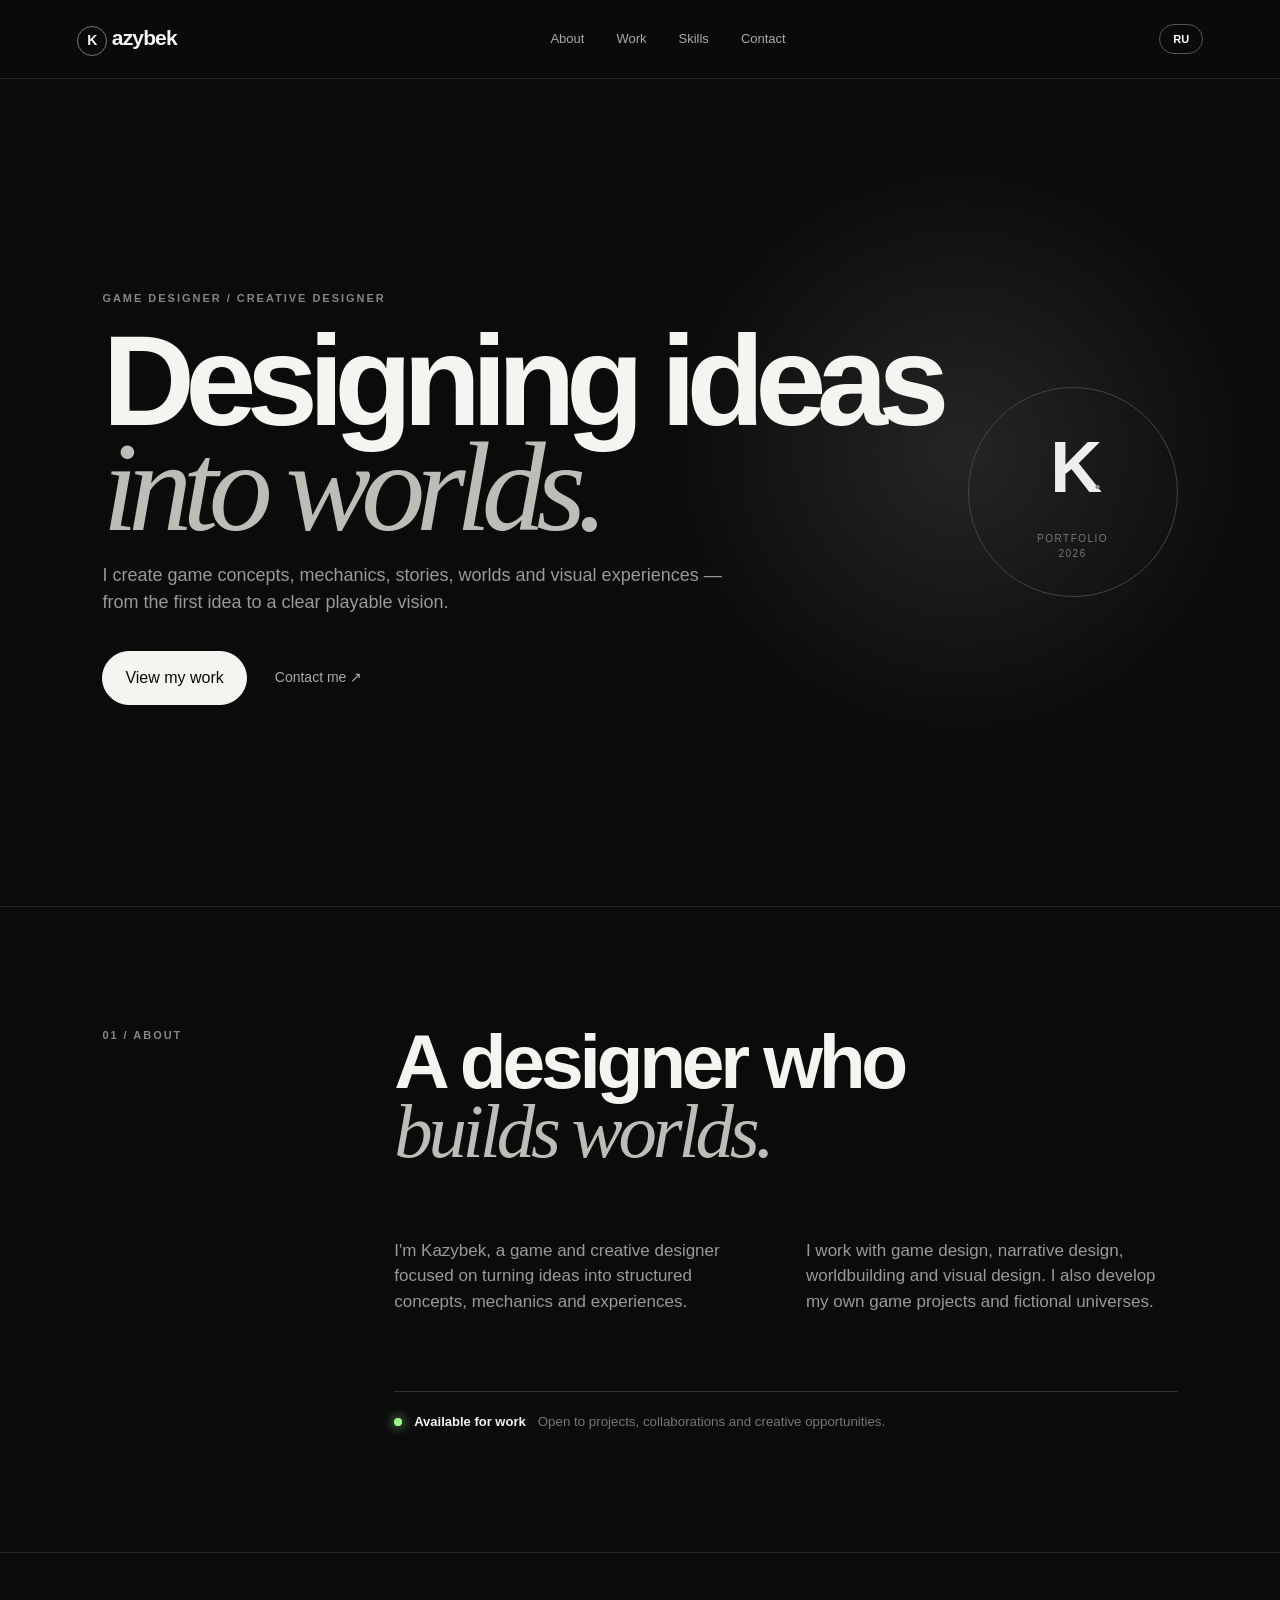
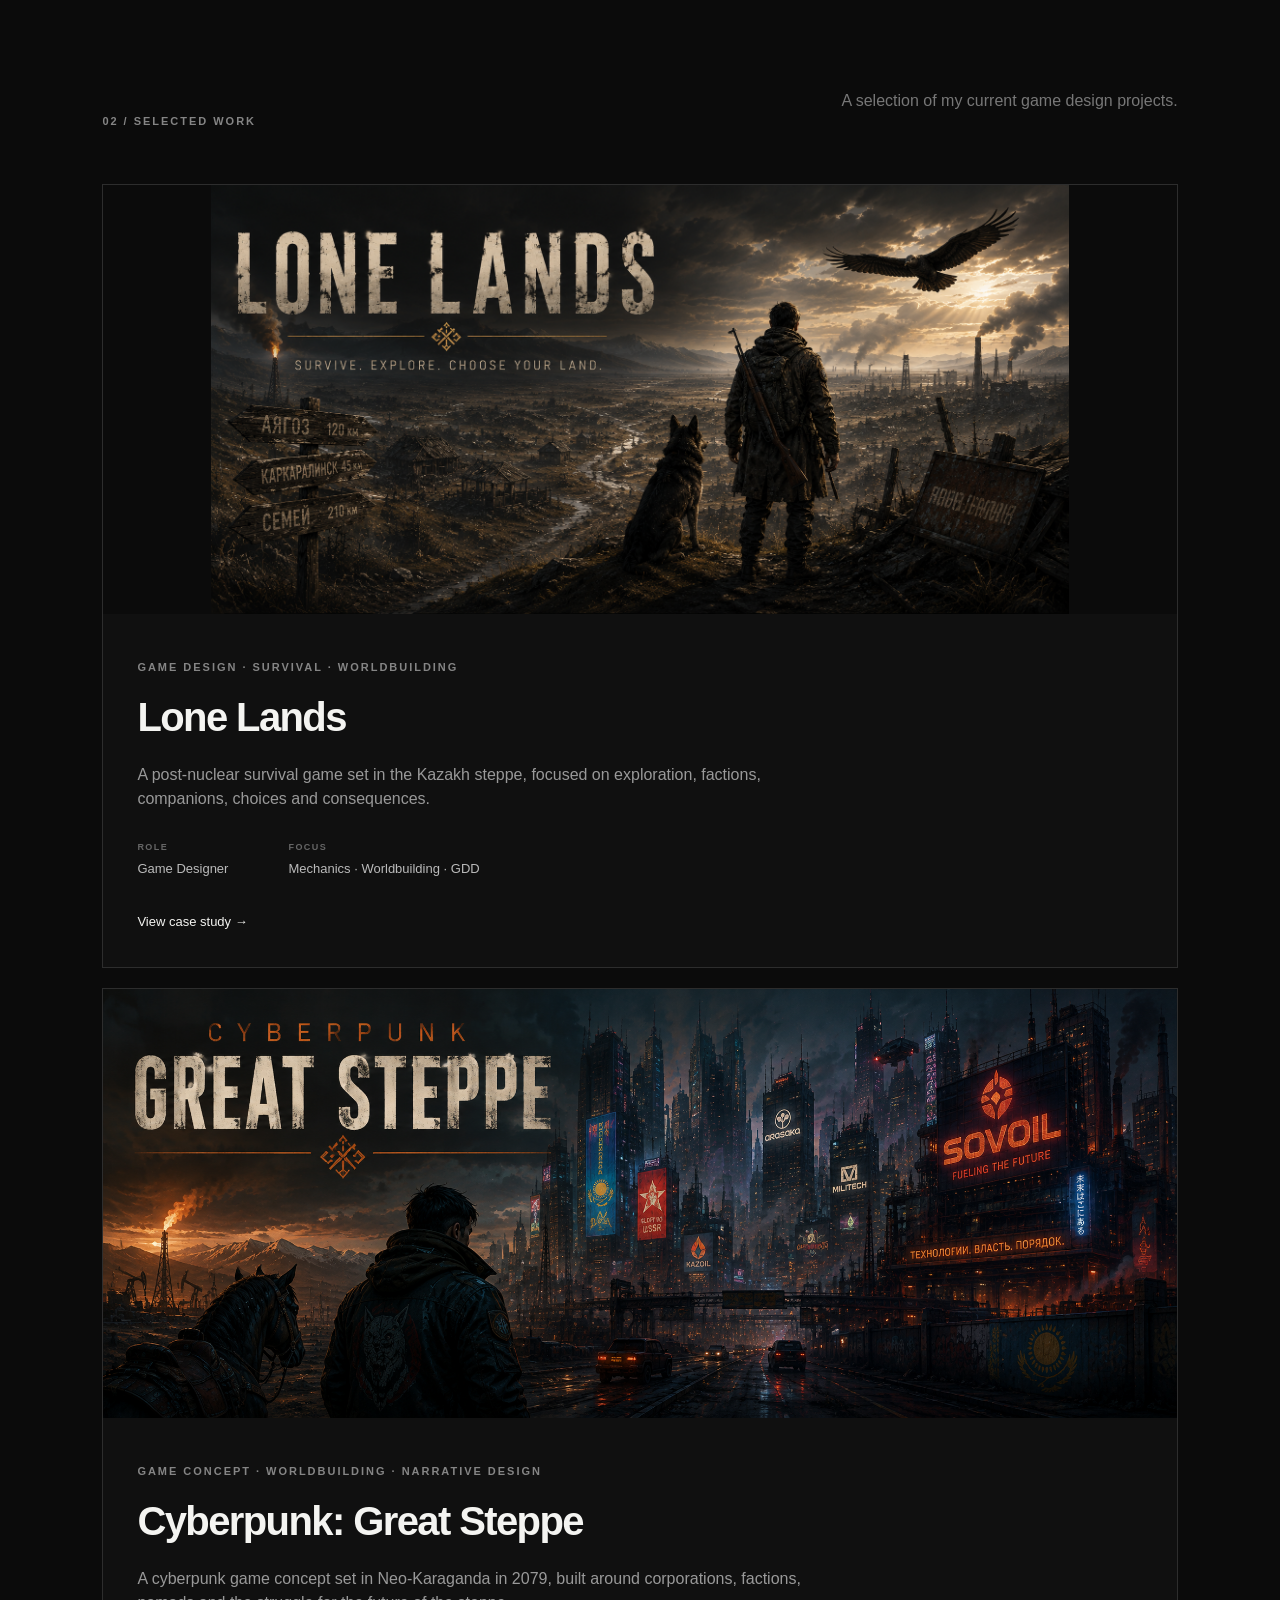
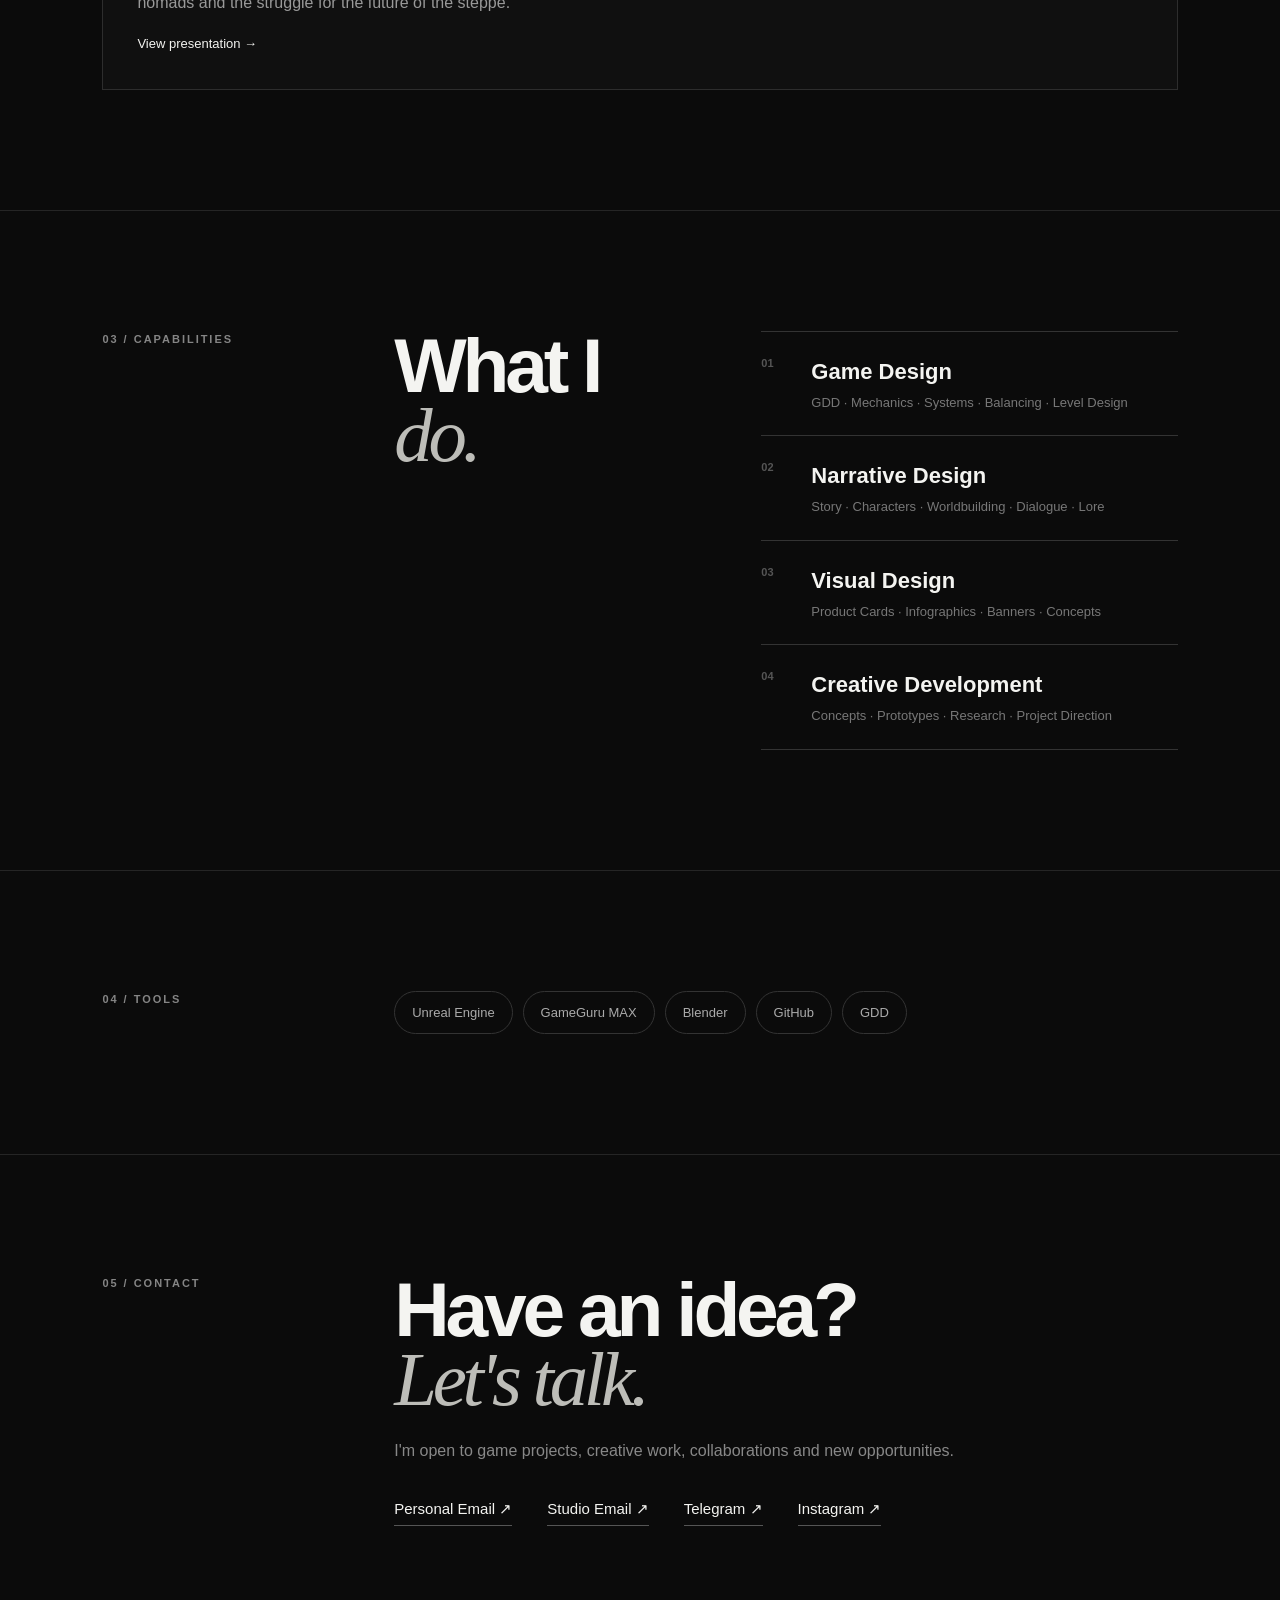
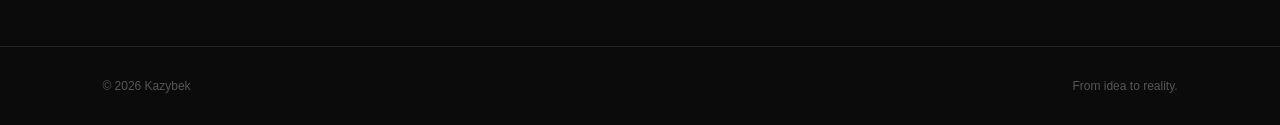
==== index.html @ 8b418e50 "Add files via upload" ====
<!DOCTYPE html>
<html lang="en">
<head>
<meta charset="UTF-8">
<meta name="viewport" content="width=device-width, initial-scale=1.0">
<meta name="description" content="Kazybek — Game Designer & Creative Designer portfolio.">
<title>Kazybek — Portfolio</title>
<link rel="stylesheet" href="style.css">
</head>
<body>
<header class="nav">
  <a class="brand" href="#home"><span>K</span>azybek</a>
  <nav>
    <a href="#about" data-i18n="nav_about">About</a>
    <a href="#work" data-i18n="nav_work">Work</a>
    <a href="#skills" data-i18n="nav_skills">Skills</a>
    <a href="#contact" data-i18n="nav_contact">Contact</a>
  </nav>
  <button id="langToggle" class="lang">RU</button>
</header>

<main>
<section id="home" class="hero">
  <div class="hero-copy">
    <p class="kicker">GAME DESIGNER / CREATIVE DESIGNER</p>
    <h1>Designing ideas<br><em>into worlds.</em></h1>
    <p class="hero-text" data-i18n="hero_text">I create game concepts, mechanics, stories, worlds and visual experiences — from the first idea to a clear playable vision.</p>
    <div class="hero-actions">
      <a class="btn light" href="#work" data-i18n="view_work">View my work</a>
      <a class="text-link" href="#contact" data-i18n="contact_me">Contact me ↗</a>
    </div>
  </div>
  <div class="hero-mark">
    <div class="orb">K<span>•</span></div>
    <p>PORTFOLIO<br>2026</p>
  </div>
</section>

<section id="about" class="section about">
  <div class="section-label">01 / <span data-i18n="about_label">ABOUT</span></div>
  <div>
    <h2 data-i18n="about_title">A designer who<br><em>builds worlds.</em></h2>
    <div class="about-grid">
      <p data-i18n="about_p1">I'm Kazybek, a game and creative designer focused on turning ideas into structured concepts, mechanics and experiences.</p>
      <p data-i18n="about_p2">I work with game design, narrative design, worldbuilding and visual design. I also develop my own game projects and fictional universes.</p>
    </div>
    <div class="availability"><span></span><strong data-i18n="available">Available for work</strong><small data-i18n="available_desc">Open to projects, collaborations and creative opportunities.</small></div>
  </div>
</section>


<section id="work" class="section work">
  <div class="section-top">
    <div class="section-label">02 / <span data-i18n="work_label">SELECTED WORK</span></div>
    <p data-i18n="work_intro">A selection of my current game design projects.</p>
  </div>

  <article class="case featured">
    <div class="case-visual steam-banner">
      <img src="lone-lands-banner.png" alt="Lone Lands banner">
    </div>
    <div class="case-content">
      <p class="tag">GAME DESIGN · SURVIVAL · WORLDBUILDING</p>
      <h3>Lone Lands</h3>
      <p data-i18n="lonelands_desc">A post-nuclear survival game set in the Kazakh steppe, focused on exploration, factions, companions, choices and consequences.</p>
      <div class="meta">
        <div><b data-i18n="role">ROLE</b><span>Game Designer</span></div>
        <div><b data-i18n="focus">FOCUS</b><span>Mechanics · Worldbuilding · GDD</span></div>
      </div>
      <a class="case-link" href="lone-lands.html" data-i18n="case_study">View case study →</a>
    </div>
  </article>

  <article class="case cyber-case">
    <div class="case-visual steam-banner">
      <img src="great-steppe-banner.png" alt="Cyberpunk: Great Steppe banner">
    </div>
    <div class="case-content">
      <p class="tag">GAME CONCEPT · WORLDBUILDING · NARRATIVE DESIGN</p>
      <h3>Cyberpunk: Great Steppe</h3>
      <p data-i18n="great_steppe_desc">A cyberpunk game concept set in Neo-Karaganda in 2079, built around corporations, factions, nomads and the struggle for the future of the steppe.</p>
      <a class="case-link" href="great-steppe.html" data-i18n="presentation">View presentation →</a>
    </div>
  </article>
</section>


<section id="skills" class="section skills-section">
  <div class="section-label">03 / <span data-i18n="skills_label">CAPABILITIES</span></div>
  <div class="skills-layout">
    <h2 data-i18n="skills_title">What I<br><em>do.</em></h2>
    <div class="skill-list">
      <div><b>01</b><h3>Game Design</h3><p>GDD · Mechanics · Systems · Balancing · Level Design</p></div>
      <div><b>02</b><h3>Narrative Design</h3><p>Story · Characters · Worldbuilding · Dialogue · Lore</p></div>
      <div><b>03</b><h3>Visual Design</h3><p>Product Cards · Infographics · Banners · Concepts</p></div>
      <div><b>04</b><h3>Creative Development</h3><p>Concepts · Prototypes · Research · Project Direction</p></div>
    </div>
  </div>
</section>

<section class="section tools">
  <div class="section-label">04 / <span data-i18n="tools_label">TOOLS</span></div>
  <div class="tool-row"><span>Unreal Engine</span><span>GameGuru MAX</span><span>Blender</span><span>GitHub</span><span>GDD</span></div>
</section>

<section id="contact" class="section contact">
  <div class="section-label">05 / CONTACT</div>
  <div>
    <h2 data-i18n="contact_title">Have an idea?<br><em>Let's talk.</em></h2>
    <p data-i18n="contact_text">I'm open to game projects, creative work, collaborations and new opportunities.</p>
    <div class="contact-links">
      <a href="mailto:kazybeke02@gmail.com"><span data-i18n="personal_email">Personal Email</span> ↗</a>
      <a href="mailto:diversitygamesstudios@gmail.com"><span data-i18n="studio_email">Studio Email</span> ↗</a>
      <a href="https://t.me/diversitygamesstudios" target="_blank" rel="noopener">Telegram ↗</a>
      <a href="https://www.instagram.com/diversitygamesstudios" target="_blank" rel="noopener">Instagram ↗</a>
    </div>
  </div>
</section>
</main>

<footer><span>© 2026 Kazybek</span><span data-i18n="footer">From idea to reality.</span></footer>
<script src="script.js"></script>
</body>
</html>
---- style.css ----
*{box-sizing:border-box}html{scroll-behavior:smooth}body{margin:0;background:#0b0b0b;color:#f4f4f1;font-family:Arial,Helvetica,sans-serif;line-height:1.5}a{color:inherit;text-decoration:none}.nav{position:sticky;top:0;z-index:20;display:flex;align-items:center;justify-content:space-between;padding:22px 6vw;background:rgba(11,11,11,.9);backdrop-filter:blur(18px);border-bottom:1px solid #262626}.brand{font-weight:800;letter-spacing:-.04em;font-size:21px}.brand span{display:inline-grid;place-items:center;width:30px;height:30px;margin-right:5px;border:1px solid #777;border-radius:50%;font-size:14px}.nav nav{display:flex;gap:32px;color:#aaa;font-size:13px}.nav nav a:hover{color:#fff}.lang{border:1px solid #555;background:transparent;color:#fff;border-radius:999px;padding:8px 13px;font-size:11px;font-weight:700;cursor:pointer}.hero{min-height:92vh;padding:110px 8vw;display:flex;justify-content:space-between;align-items:center;border-bottom:1px solid #252525;background:radial-gradient(circle at 75% 45%,#252525 0,transparent 28%)}.kicker,.section-label,.tag{font-size:11px;letter-spacing:.18em;color:#858585;font-weight:700}.hero h1{font-size:clamp(60px,10vw,145px);line-height:.82;letter-spacing:-.075em;margin:22px 0}.hero h1 em,.section h2 em{font-family:Georgia,serif;font-weight:400;color:#bdbdb8}.hero-text{max-width:620px;color:#999;font-size:18px}.hero-actions{display:flex;align-items:center;gap:28px;margin-top:35px}.btn{padding:14px 22px;border-radius:999px;border:1px solid #555}.btn.light{background:#f4f4f1;color:#0b0b0b;border-color:#f4f4f1}.text-link{color:#aaa;font-size:14px}.hero-mark{width:210px;height:210px;border:1px solid #444;border-radius:50%;display:flex;flex-direction:column;align-items:center;justify-content:center;color:#777;text-align:center;font-size:10px;letter-spacing:.15em}.orb{font-size:72px;font-weight:900;letter-spacing:-.1em;color:#eee}.orb span{font-size:15px;color:#888}.section{padding:120px 8vw;border-bottom:1px solid #252525}.about{display:grid;grid-template-columns:20% 1fr;gap:6vw}.section h2{font-size:clamp(45px,6vw,88px);line-height:.9;letter-spacing:-.055em;margin:0 0 55px}.about-grid{display:grid;grid-template-columns:1fr 1fr;gap:40px;color:#999;font-size:17px;max-width:900px}.availability{margin-top:60px;border-top:1px solid #333;padding-top:20px;display:grid;grid-template-columns:auto auto 1fr;gap:12px;align-items:center;max-width:900px}.availability span{width:8px;height:8px;background:#9dff8a;border-radius:50%;box-shadow:0 0 12px #9dff8a}.availability strong{font-size:13px}.availability small{color:#777}.section-top{display:flex;justify-content:space-between;gap:40px;align-items:end;margin-bottom:55px}.section-top p{max-width:430px;color:#777}.case{border:1px solid #2d2d2d;background:#101010}.case-grid{display:grid;grid-template-columns:1fr 1fr;gap:20px;margin-top:20px}.case-visual{min-height:390px;background:linear-gradient(135deg,#181818,#303030);padding:25px;display:flex;flex-direction:column;justify-content:flex-end}.case-visual span{font-size:12px;color:#888;margin-bottom:auto}.case-visual strong{font-size:clamp(38px,6vw,80px);line-height:.85;letter-spacing:-.06em}.case-visual small{margin-top:12px;color:#888;letter-spacing:.15em;font-size:10px}.visual-two{background:linear-gradient(135deg,#151515,#222)}.visual-three{background:linear-gradient(135deg,#222,#151515)}.case-content{padding:34px}.case-content h3{font-size:40px;letter-spacing:-.04em;margin:10px 0}.case-content p:not(.tag){color:#999;max-width:700px}.meta{display:flex;gap:60px;margin:30px 0}.meta div{display:flex;flex-direction:column}.meta b{font-size:9px;letter-spacing:.16em;color:#666}.meta span{font-size:13px;color:#bbb;margin-top:5px}.case-link{font-size:13px}.coming{margin-top:20px;border:1px dashed #333;padding:30px;color:#777;display:flex;gap:25px}.coming span{color:#555}.skills-section{display:grid;grid-template-columns:20% 1fr;gap:6vw}.skills-layout{display:grid;grid-template-columns:.8fr 1.2fr;gap:7vw}.skill-list{border-top:1px solid #333}.skill-list div{display:grid;grid-template-columns:35px 1fr;column-gap:15px;padding:23px 0;border-bottom:1px solid #333}.skill-list b{color:#555;font-size:11px}.skill-list h3{margin:0;font-size:22px}.skill-list p{grid-column:2;margin:5px 0 0;color:#777;font-size:13px}.tools{display:grid;grid-template-columns:20% 1fr;gap:6vw}.tool-row{display:flex;flex-wrap:wrap;gap:10px}.tool-row span{border:1px solid #333;border-radius:999px;padding:11px 17px;color:#aaa;font-size:13px}.contact{display:grid;grid-template-columns:20% 1fr;gap:6vw}.contact h2{margin-bottom:25px}.contact p{color:#888;max-width:600px}.contact-links{display:flex;gap:35px;margin-top:35px}.contact-links a{font-size:15px;border-bottom:1px solid #555;padding-bottom:4px}footer{display:flex;justify-content:space-between;padding:30px 8vw;color:#555;font-size:12px}@media(max-width:800px){.nav nav{display:none}.hero{padding:80px 6vw;display:block}.hero-mark{margin-top:70px}.section{padding:80px 6vw}.about,.skills-section,.tools,.contact{grid-template-columns:1fr}.about-grid,.skills-layout,.case-grid{grid-template-columns:1fr}.section-label{margin-bottom:30px}.section-top{display:block}.case-visual{min-height:270px}.meta{gap:25px;flex-wrap:wrap}.contact-links{flex-wrap:wrap}footer{padding:25px 6vw;display:block}.hero h1{font-size:18vw}}
.cyber-case{margin-top:20px}.cyber-visual{background:linear-gradient(135deg,#131313,#292929)}

.cyber-preview{position:relative;overflow:hidden;padding:0;min-height:390px}
.cyber-preview img{position:absolute;inset:0;width:100%;height:100%;object-fit:cover;display:block;filter:brightness(.68)}
.cyber-preview .preview-overlay{position:absolute;inset:0;padding:25px;display:flex;flex-direction:column;justify-content:space-between;background:linear-gradient(to top,rgba(0,0,0,.75),rgba(0,0,0,.08) 65%)}
.cyber-preview .preview-overlay span{font-size:12px;color:#ddd}
.cyber-preview .preview-overlay strong{display:block;font-size:clamp(38px,6vw,80px);line-height:.85;letter-spacing:-.06em}
.cyber-preview .preview-overlay small{display:block;margin-top:12px;color:#bbb;letter-spacing:.15em;font-size:10px}
@media(max-width:800px){.cyber-preview{min-height:270px}}

.lone-preview{position:relative;overflow:hidden;padding:0;min-height:500px}
.lone-preview img{position:absolute;inset:0;width:100%;height:100%;object-fit:cover;display:block;filter:brightness(.72)}
.lone-preview .preview-overlay{position:absolute;inset:0;padding:25px;display:flex;flex-direction:column;justify-content:space-between;background:linear-gradient(to top,rgba(0,0,0,.72),rgba(0,0,0,.03) 65%)}
.lone-preview .preview-overlay span{font-size:12px;color:#ddd}
.lone-preview .preview-overlay strong{display:block;font-size:clamp(45px,7vw,92px);line-height:.85;letter-spacing:-.06em}
.lone-preview .preview-overlay small{display:block;margin-top:12px;color:#ccc;letter-spacing:.15em;font-size:10px}
@media(max-width:800px){.lone-preview{min-height:300px}}

.lone-preview,.cyber-preview{aspect-ratio:2.5/1;min-height:0!important;background:#111}
.lone-preview img,.cyber-preview img{position:absolute;inset:0;width:100%;height:100%;object-fit:cover;object-position:center;filter:none}
@media(max-width:800px){.lone-preview,.cyber-preview{aspect-ratio:16/7;min-height:0!important}}

/* v11: full-width game-library banners without cropping */
.steam-banner{
  position:relative;
  width:100%;
  aspect-ratio: 1920 / 768;
  min-height:0 !important;
  padding:0 !important;
  overflow:hidden;
  background:#0b0b0b;
}
.steam-banner img{
  position:absolute;
  inset:0;
  width:100%;
  height:100%;
  object-fit:contain;
  object-position:center;
  display:block;
  filter:none !important;
}
.cyber-case{margin-top:20px}
@media(max-width:800px){
  .steam-banner{
    aspect-ratio:1920 / 768;
    min-height:0 !important;
  }
}
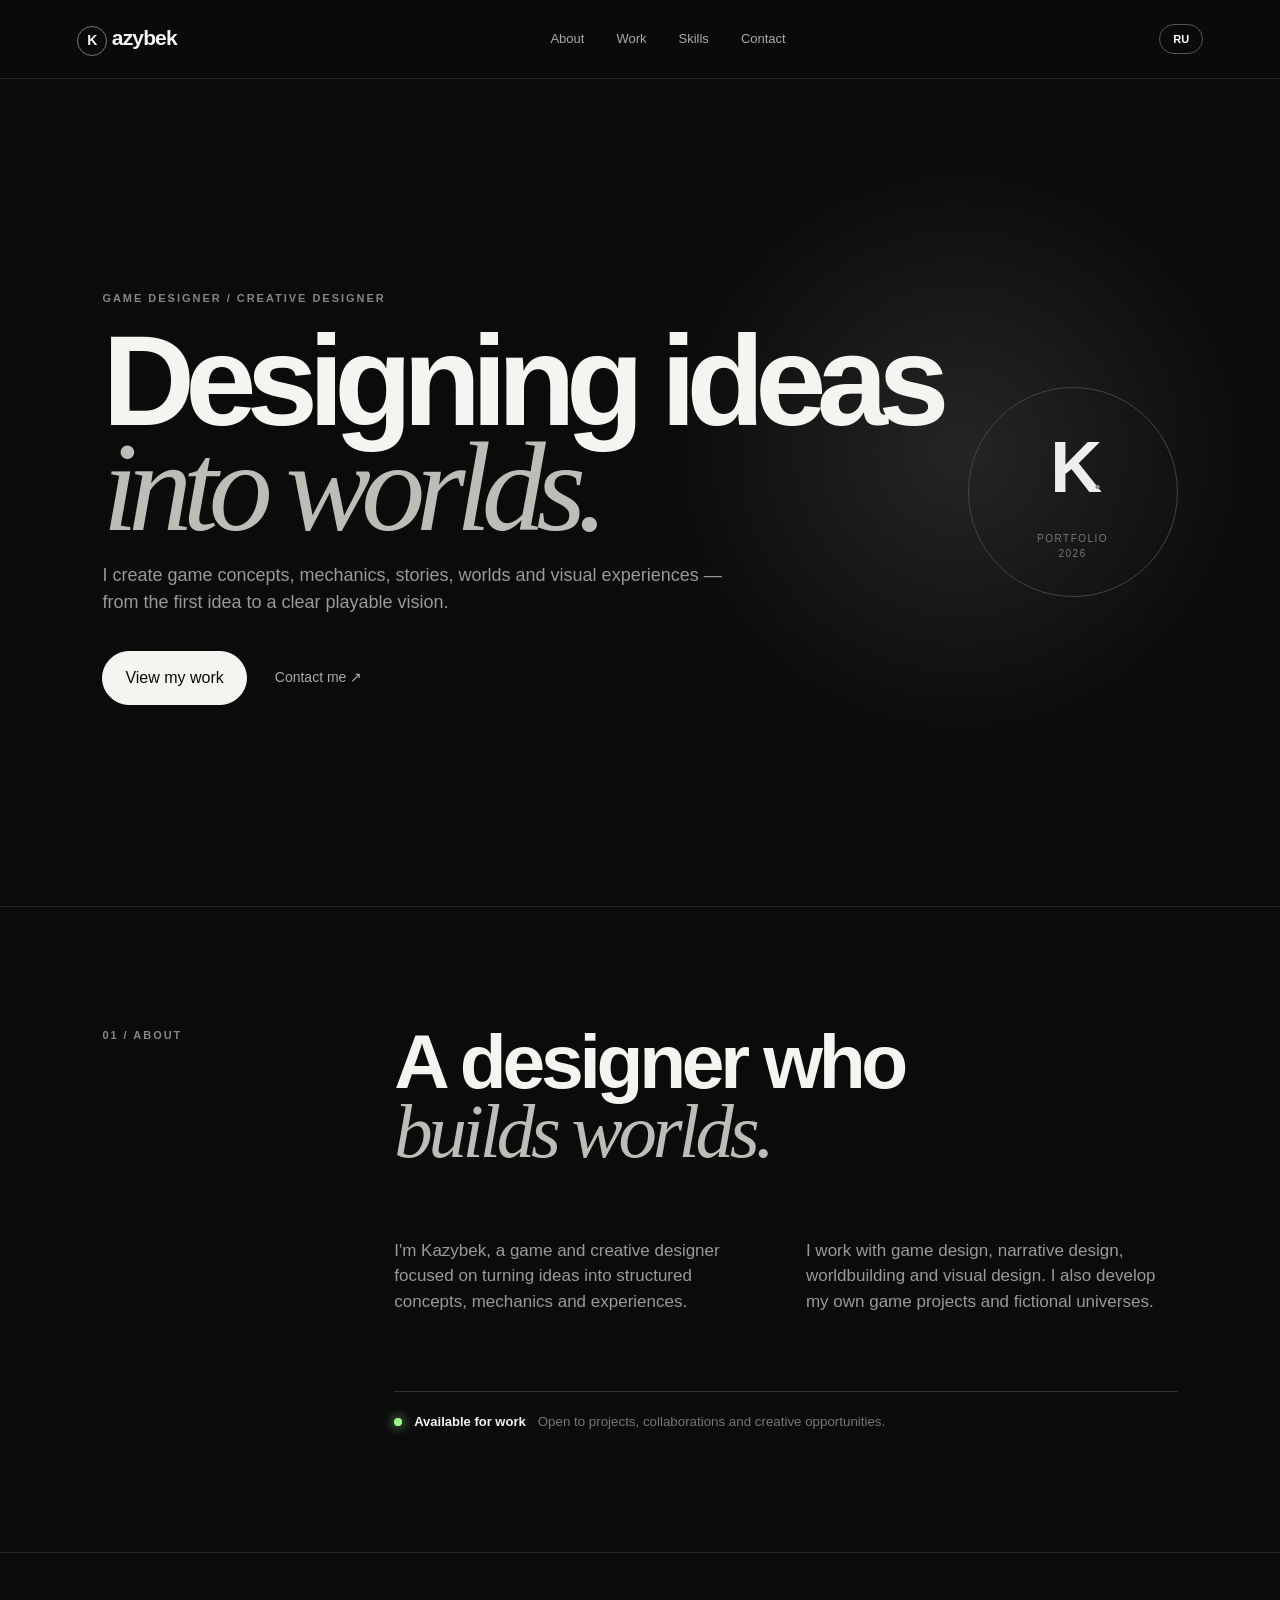
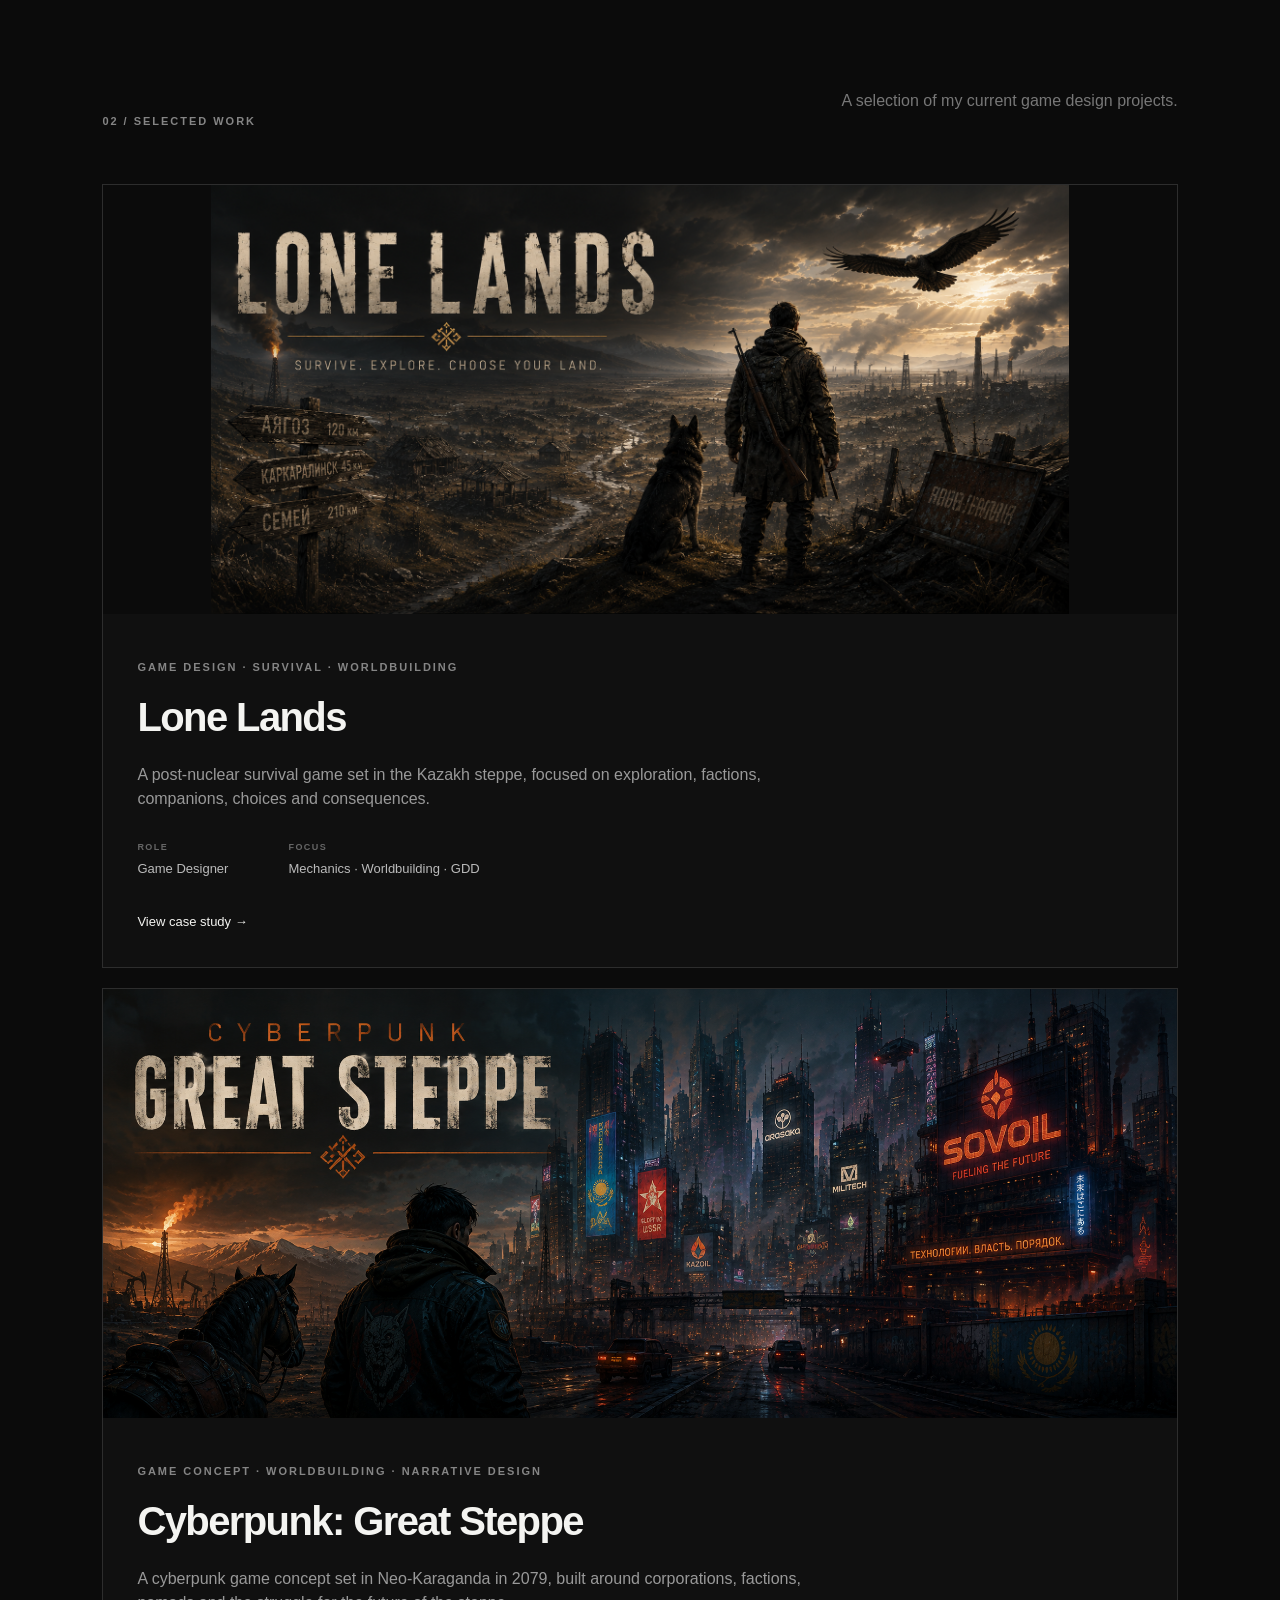
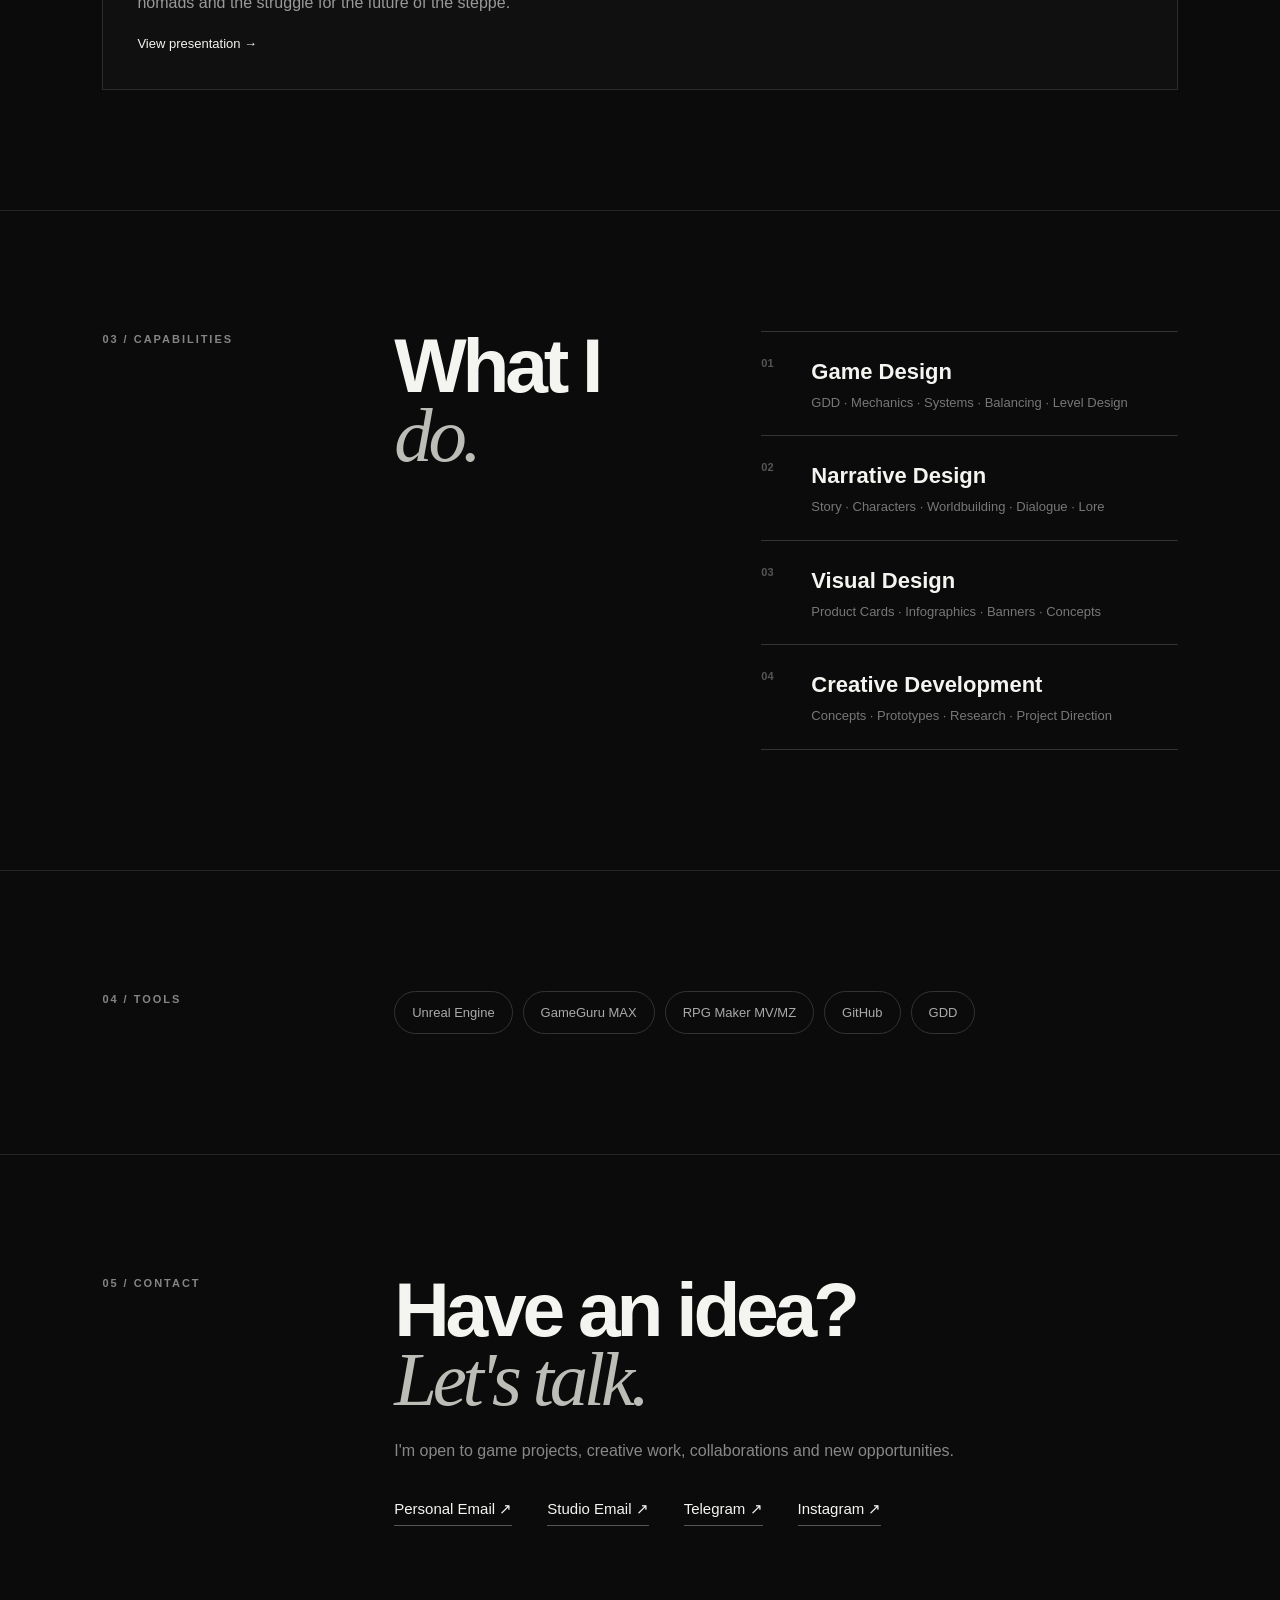
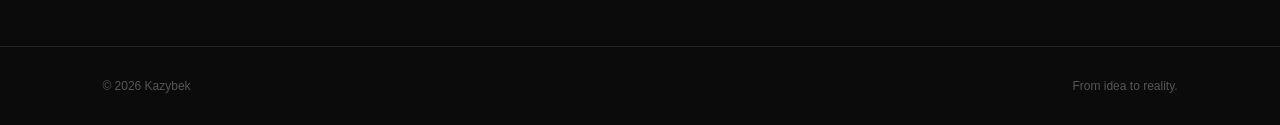
==== commit 52708330: "Update index.html" ====
--- a/index.html
+++ b/index.html
@@ -100,7 +100,7 @@
 
 <section class="section tools">
   <div class="section-label">04 / <span data-i18n="tools_label">TOOLS</span></div>
-  <div class="tool-row"><span>Unreal Engine</span><span>GameGuru MAX</span><span>Blender</span><span>GitHub</span><span>GDD</span></div>
+  <div class="tool-row"><span>Unreal Engine</span><span>GameGuru MAX</span><span>RPG Maker MV/MZ</span><span>GitHub</span><span>GDD</span></div>
 </section>
 
 <section id="contact" class="section contact">
@@ -121,4 +121,4 @@
 <footer><span>© 2026 Kazybek</span><span data-i18n="footer">From idea to reality.</span></footer>
 <script src="script.js"></script>
 </body>
-</html>+</html>
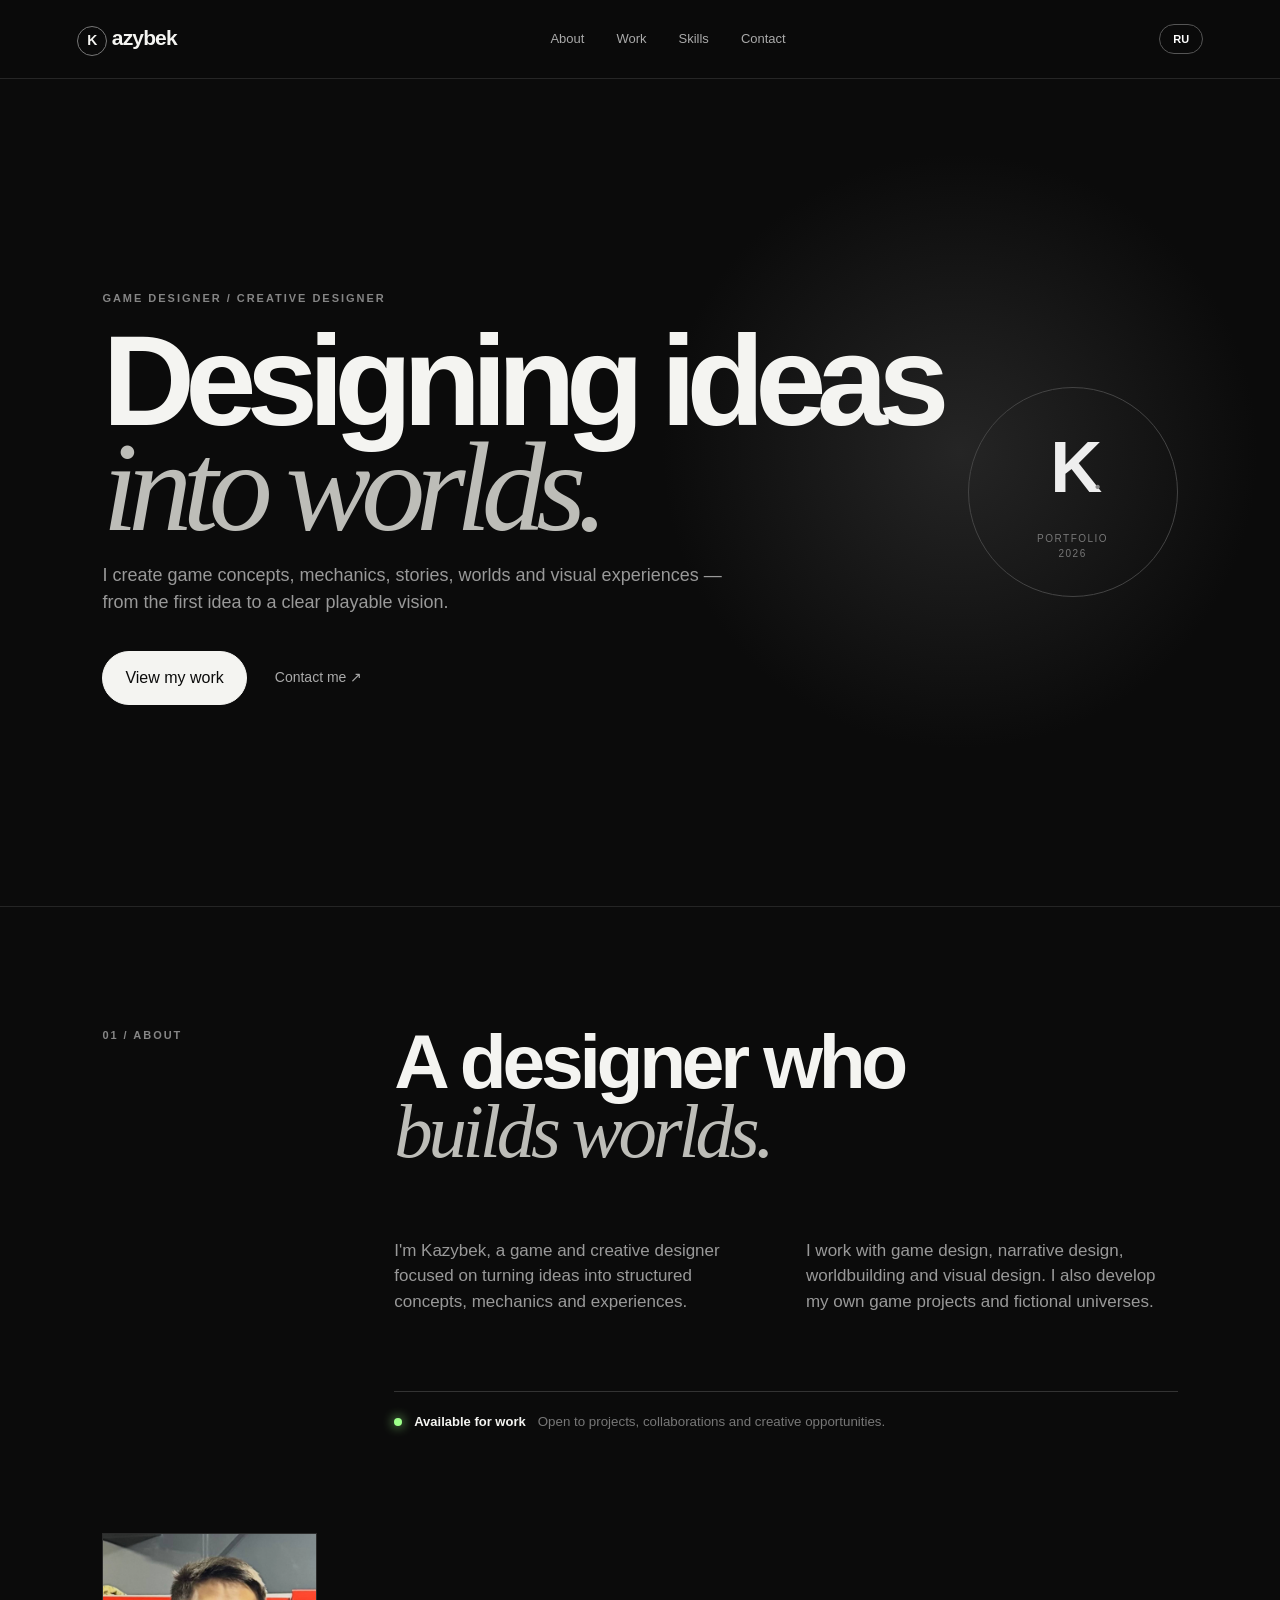
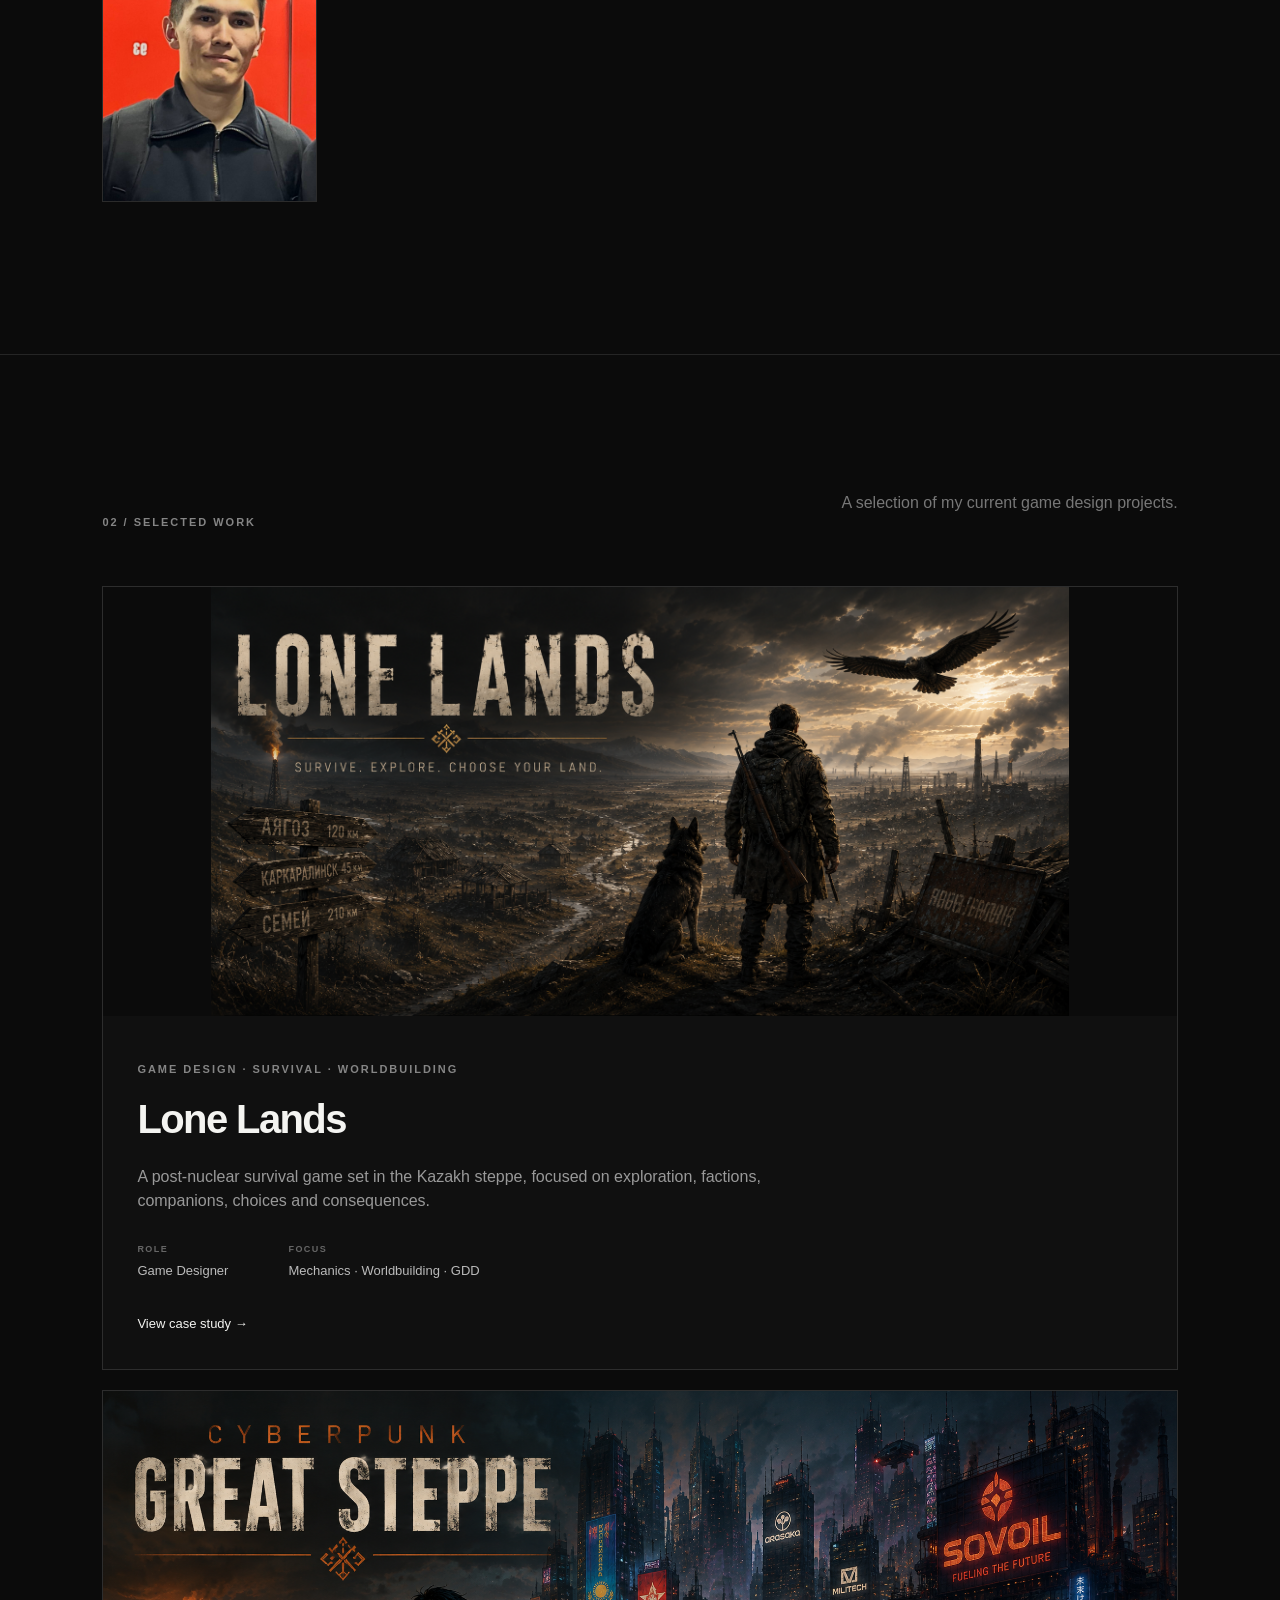
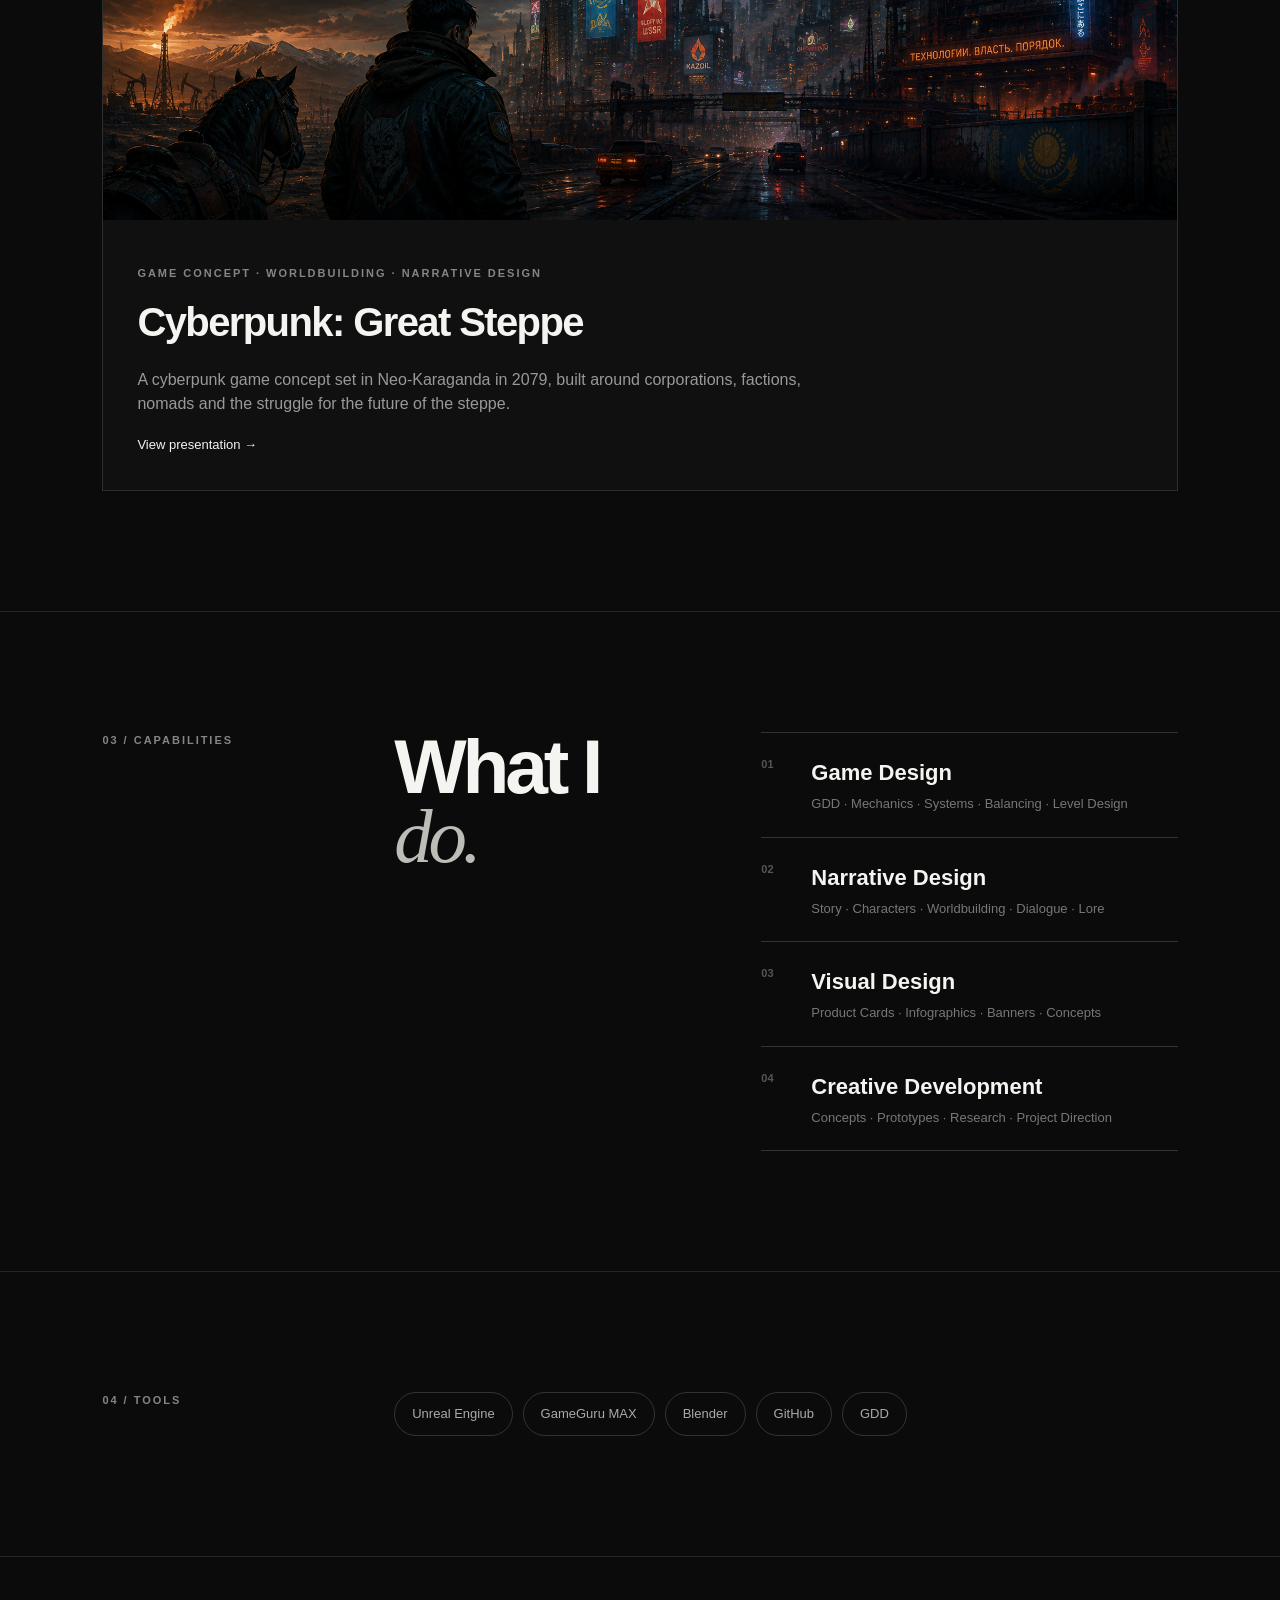
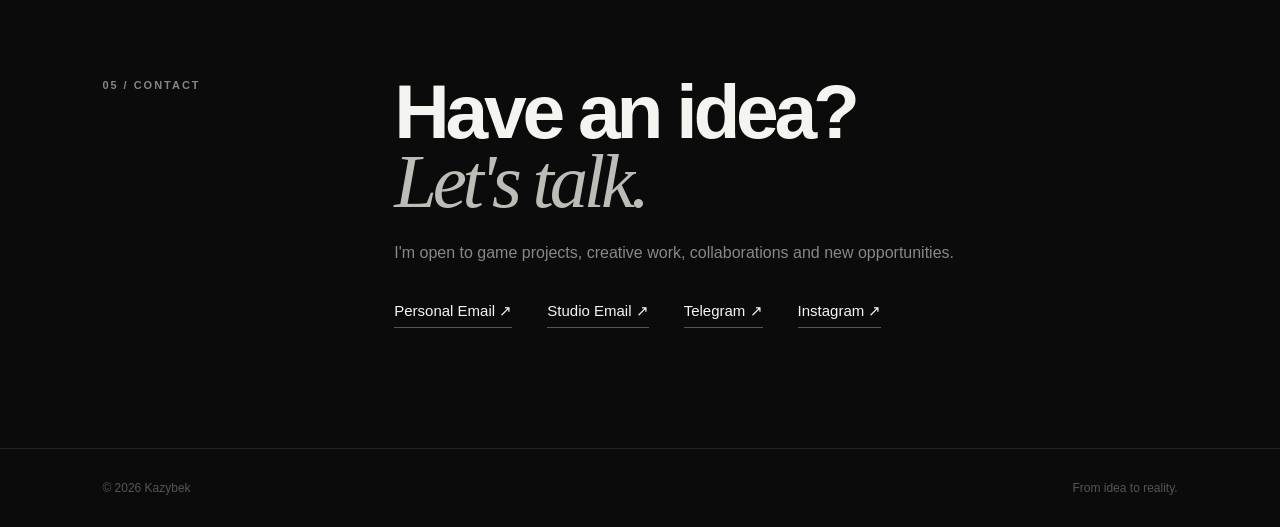
==== commit afcbbc7a: "Add files via upload" ====
--- a/index.html
+++ b/index.html
@@ -6,7 +6,11 @@
 <meta name="description" content="Kazybek — Game Designer & Creative Designer portfolio.">
 <title>Kazybek — Portfolio</title>
 <link rel="stylesheet" href="style.css">
-</head>
+<style>
+.about-photo{width:min(330px,100%);margin:24px 0 32px}
+.about-photo img{display:block;width:100%;aspect-ratio:4/5;object-fit:cover;object-position:center 28%;border:1px solid #2b2b2b}
+@media(max-width:800px){.about-photo{width:min(280px,100%)}}
+</style></head>
 <body>
 <header class="nav">
   <a class="brand" href="#home"><span>K</span>azybek</a>
@@ -46,7 +50,7 @@
     </div>
     <div class="availability"><span></span><strong data-i18n="available">Available for work</strong><small data-i18n="available_desc">Open to projects, collaborations and creative opportunities.</small></div>
   </div>
-</section>
+<div class="about-photo"><img src="kazybek-photo.jpg" alt="Kazybek — Game Designer"></div></section>
 
 
 <section id="work" class="section work">
@@ -100,7 +104,7 @@
 
 <section class="section tools">
   <div class="section-label">04 / <span data-i18n="tools_label">TOOLS</span></div>
-  <div class="tool-row"><span>Unreal Engine</span><span>GameGuru MAX</span><span>RPG Maker MV/MZ</span><span>GitHub</span><span>GDD</span></div>
+  <div class="tool-row"><span>Unreal Engine</span><span>GameGuru MAX</span><span>Blender</span><span>GitHub</span><span>GDD</span></div>
 </section>
 
 <section id="contact" class="section contact">
@@ -121,4 +125,4 @@
 <footer><span>© 2026 Kazybek</span><span data-i18n="footer">From idea to reality.</span></footer>
 <script src="script.js"></script>
 </body>
-</html>
+</html>
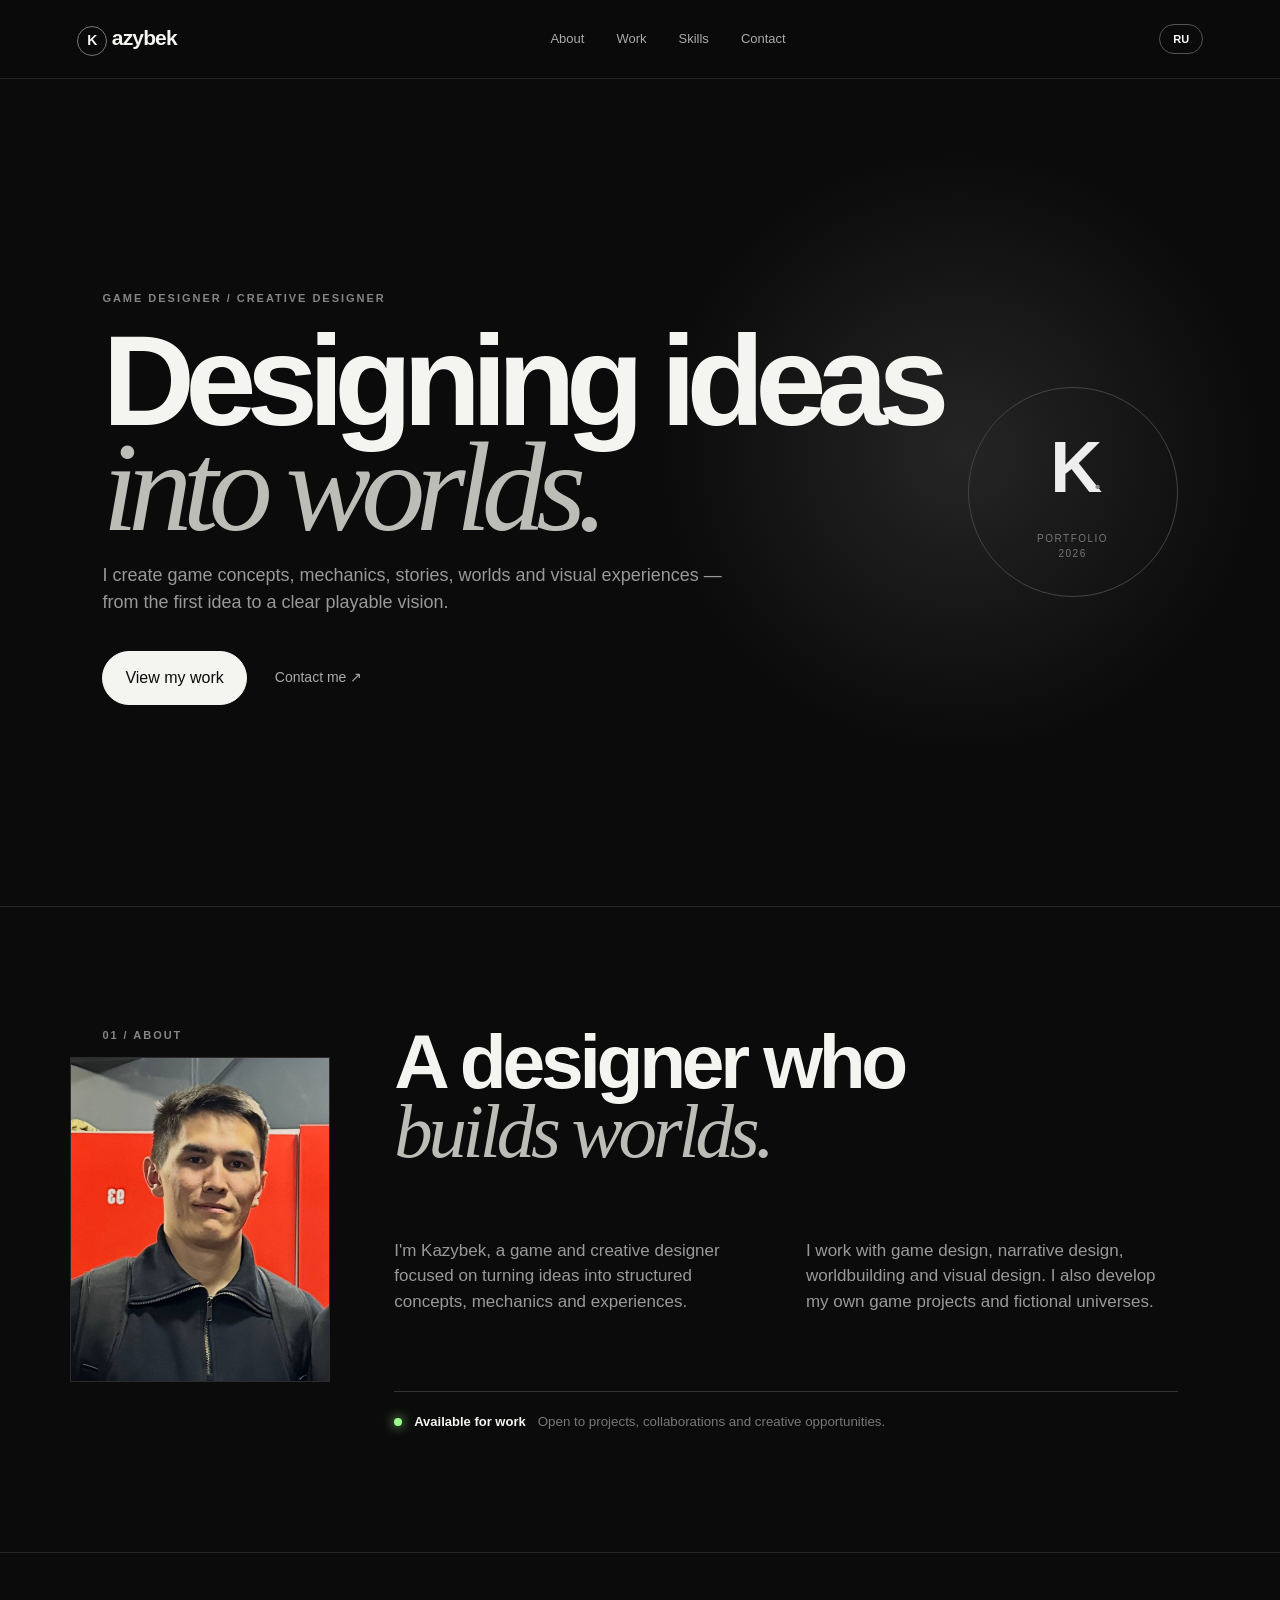
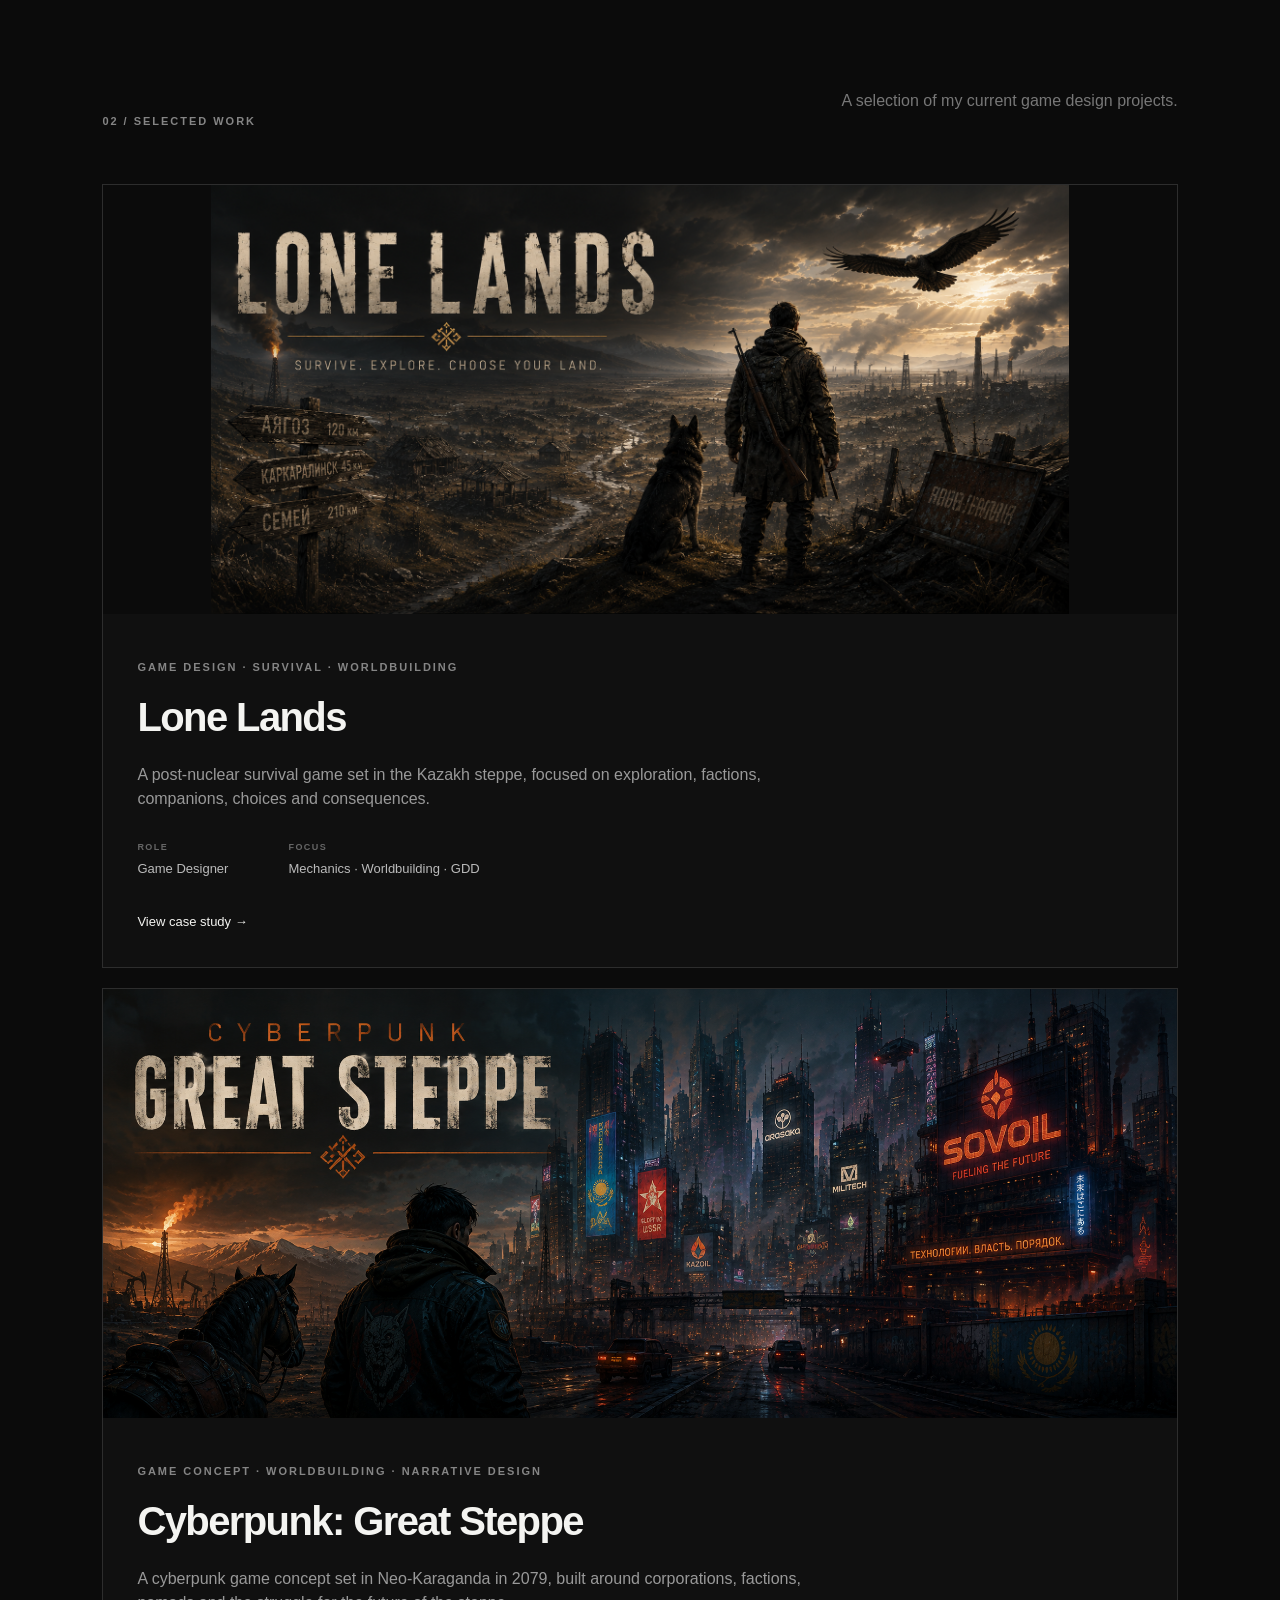
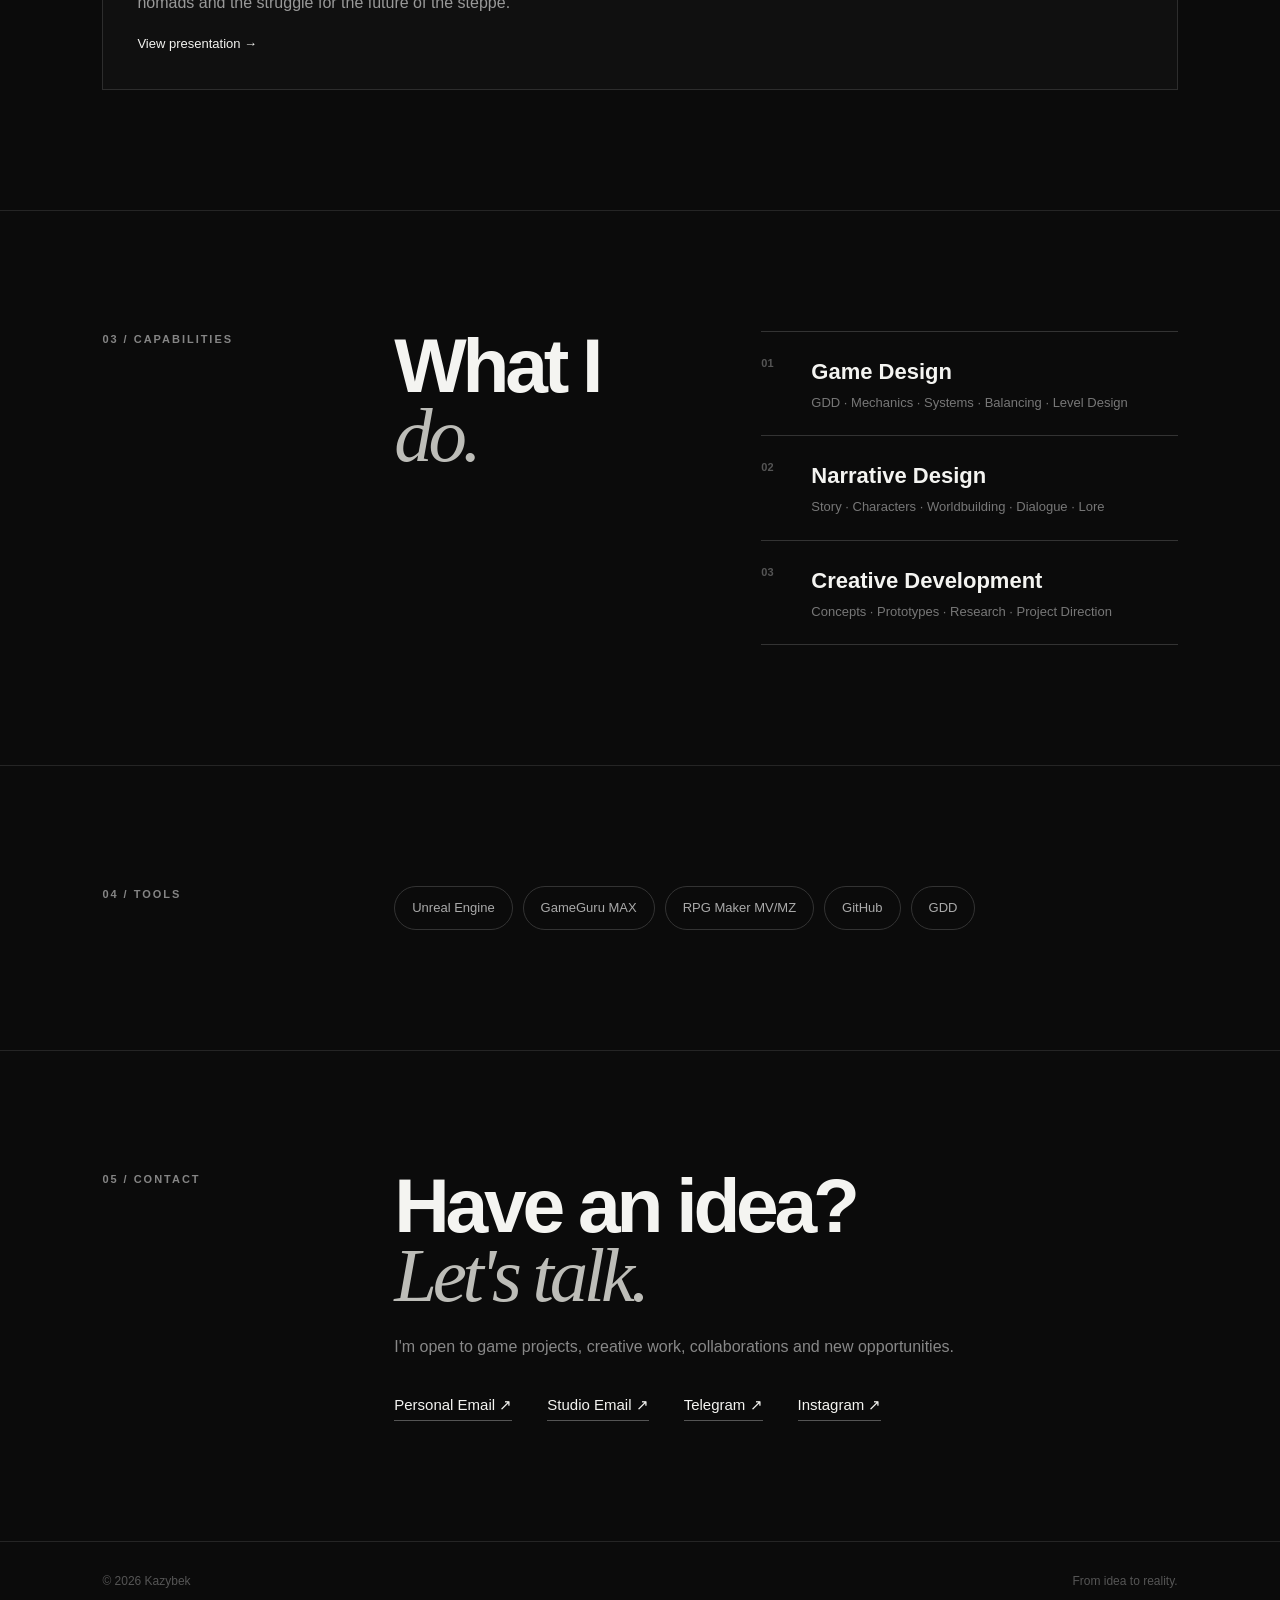
==== commit e562d155: "Add files via upload" ====
--- a/index.html
+++ b/index.html
@@ -6,11 +6,39 @@
 <meta name="description" content="Kazybek — Game Designer & Creative Designer portfolio.">
 <title>Kazybek — Portfolio</title>
 <link rel="stylesheet" href="style.css">
+
 <style>
-.about-photo{width:min(330px,100%);margin:24px 0 32px}
-.about-photo img{display:block;width:100%;aspect-ratio:4/5;object-fit:cover;object-position:center 28%;border:1px solid #2b2b2b}
-@media(max-width:800px){.about-photo{width:min(280px,100%)}}
-</style></head>
+#about{position:relative}
+#about .about-photo{
+  position:absolute;
+  left:5.5%;
+  top:150px;
+  width:260px;
+  margin:0;
+}
+#about .about-photo img{
+  display:block;
+  width:100%;
+  aspect-ratio:4/5;
+  object-fit:cover;
+  object-position:center 25%;
+  border:1px solid #2b2b2b;
+}
+@media(max-width:1100px){
+  #about .about-photo{position:static;width:min(280px,100%);margin:30px 0}
+}
+</style>
+
+<style>
+img,video,picture{
+  -webkit-user-drag:none;
+  user-drag:none;
+  -webkit-touch-callout:none;
+  user-select:none;
+}
+</style>
+
+</head>
 <body>
 <header class="nav">
   <a class="brand" href="#home"><span>K</span>azybek</a>
@@ -96,15 +124,15 @@
     <div class="skill-list">
       <div><b>01</b><h3>Game Design</h3><p>GDD · Mechanics · Systems · Balancing · Level Design</p></div>
       <div><b>02</b><h3>Narrative Design</h3><p>Story · Characters · Worldbuilding · Dialogue · Lore</p></div>
-      <div><b>03</b><h3>Visual Design</h3><p>Product Cards · Infographics · Banners · Concepts</p></div>
-      <div><b>04</b><h3>Creative Development</h3><p>Concepts · Prototypes · Research · Project Direction</p></div>
+      
+      <div><b>03</b><h3>Creative Development</h3><p>Concepts · Prototypes · Research · Project Direction</p></div>
     </div>
   </div>
 </section>
 
 <section class="section tools">
   <div class="section-label">04 / <span data-i18n="tools_label">TOOLS</span></div>
-  <div class="tool-row"><span>Unreal Engine</span><span>GameGuru MAX</span><span>Blender</span><span>GitHub</span><span>GDD</span></div>
+  <div class="tool-row"><span>Unreal Engine</span><span>GameGuru MAX</span><span>RPG Maker MV/MZ</span><span>GitHub</span><span>GDD</span></div>
 </section>
 
 <section id="contact" class="section contact">
@@ -124,5 +152,24 @@
 
 <footer><span>© 2026 Kazybek</span><span data-i18n="footer">From idea to reality.</span></footer>
 <script src="script.js"></script>
+
+<script>
+/* Basic media-download deterrence. Note: browser-delivered media cannot be made impossible to save. */
+document.addEventListener("contextmenu", function(e){
+  if (e.target.closest("img, video, audio, picture")) e.preventDefault();
+});
+document.addEventListener("dragstart", function(e){
+  if (e.target.closest("img, video, audio, picture")) e.preventDefault();
+});
+document.addEventListener("keydown", function(e){
+  const k = e.key.toLowerCase();
+  if ((e.ctrlKey || e.metaKey) && (k === "s" || k === "u")) e.preventDefault();
+});
+document.querySelectorAll("img").forEach(img => {
+  img.setAttribute("draggable","false");
+  img.addEventListener("contextmenu", e => e.preventDefault());
+});
+</script>
+
 </body>
 </html>
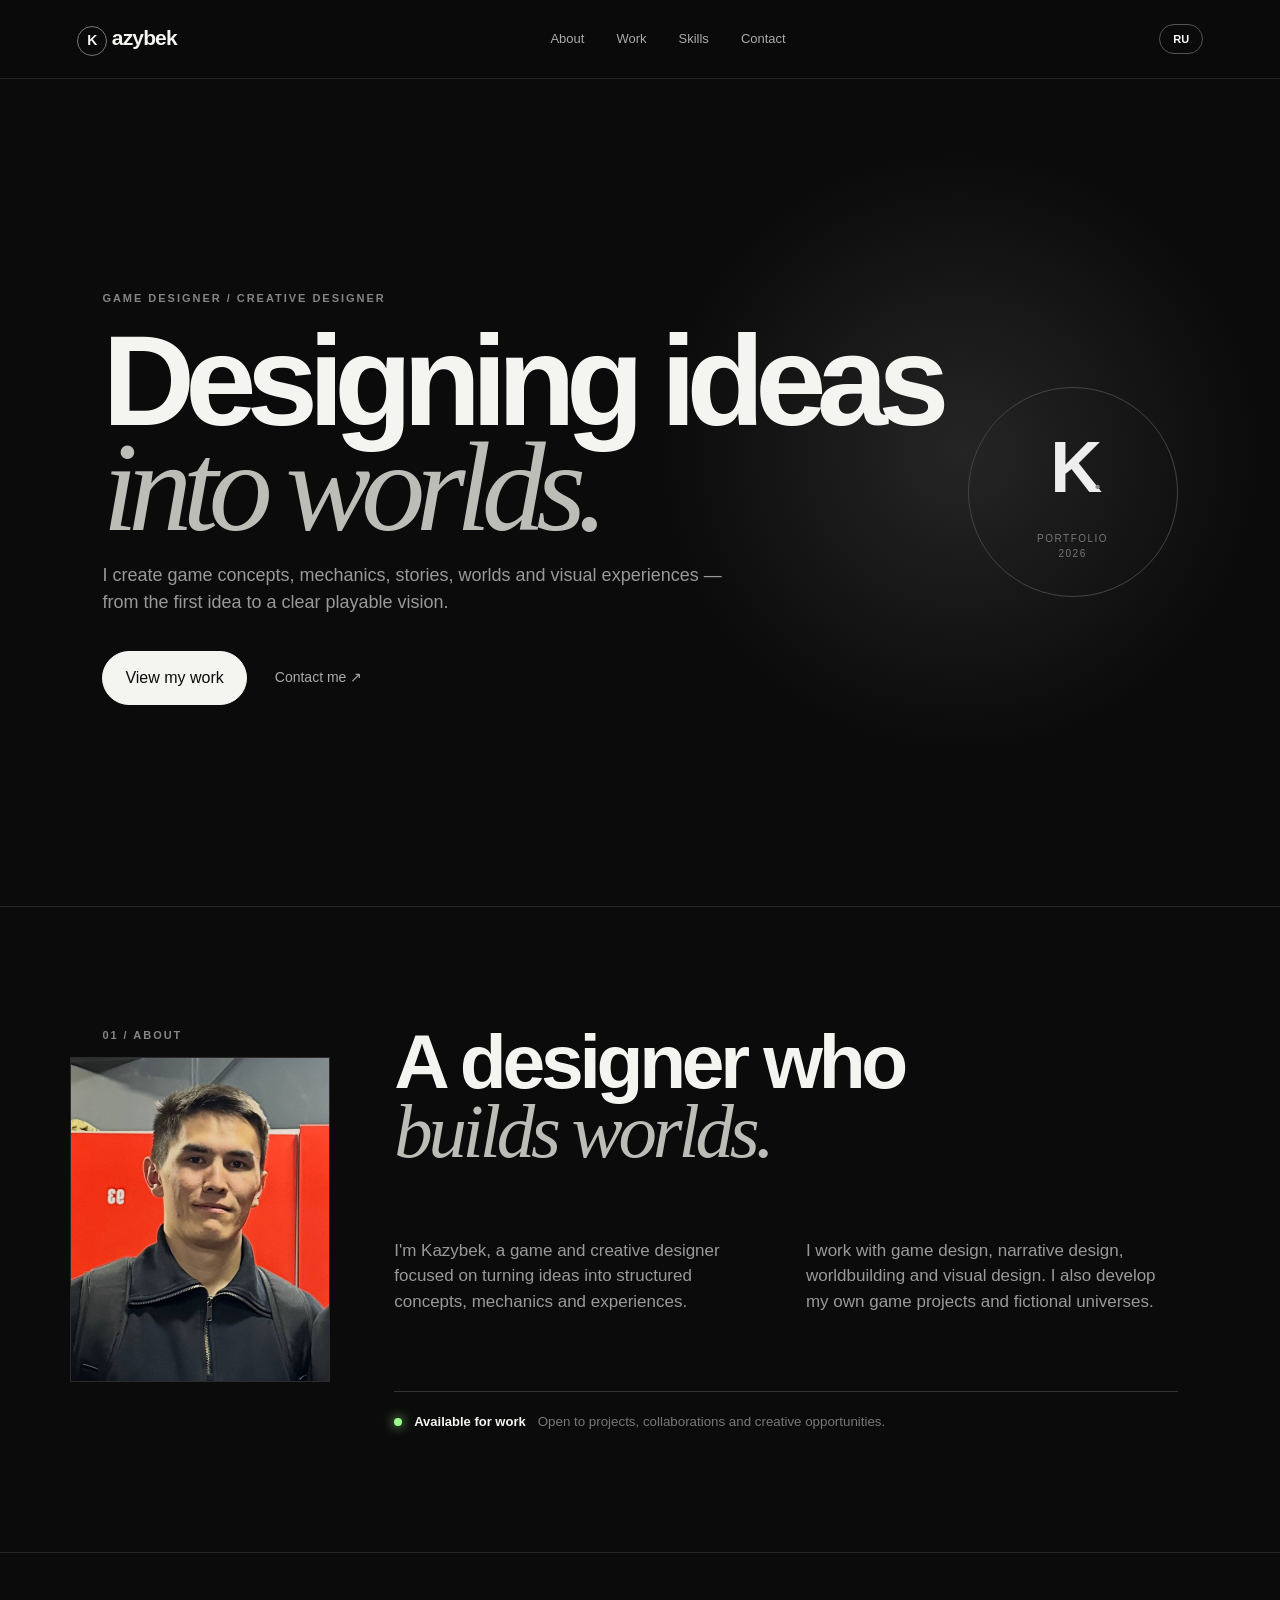
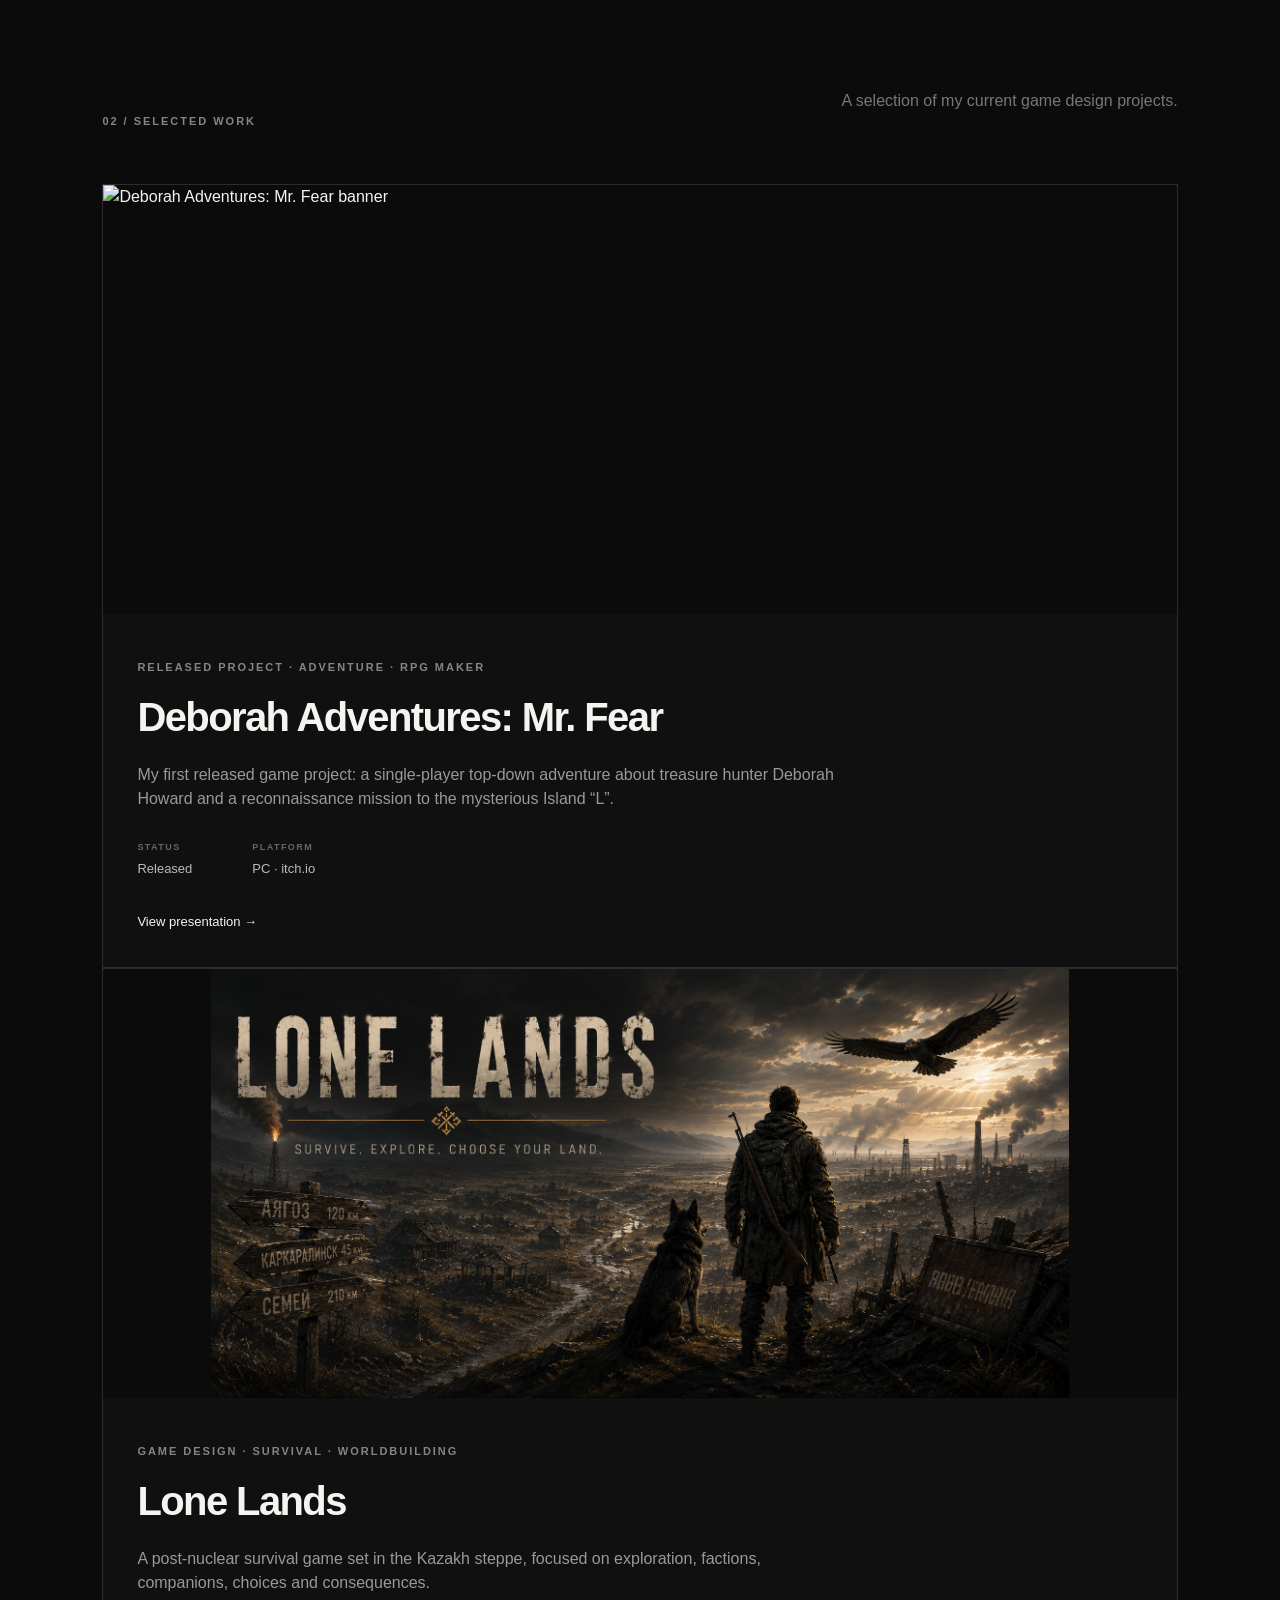
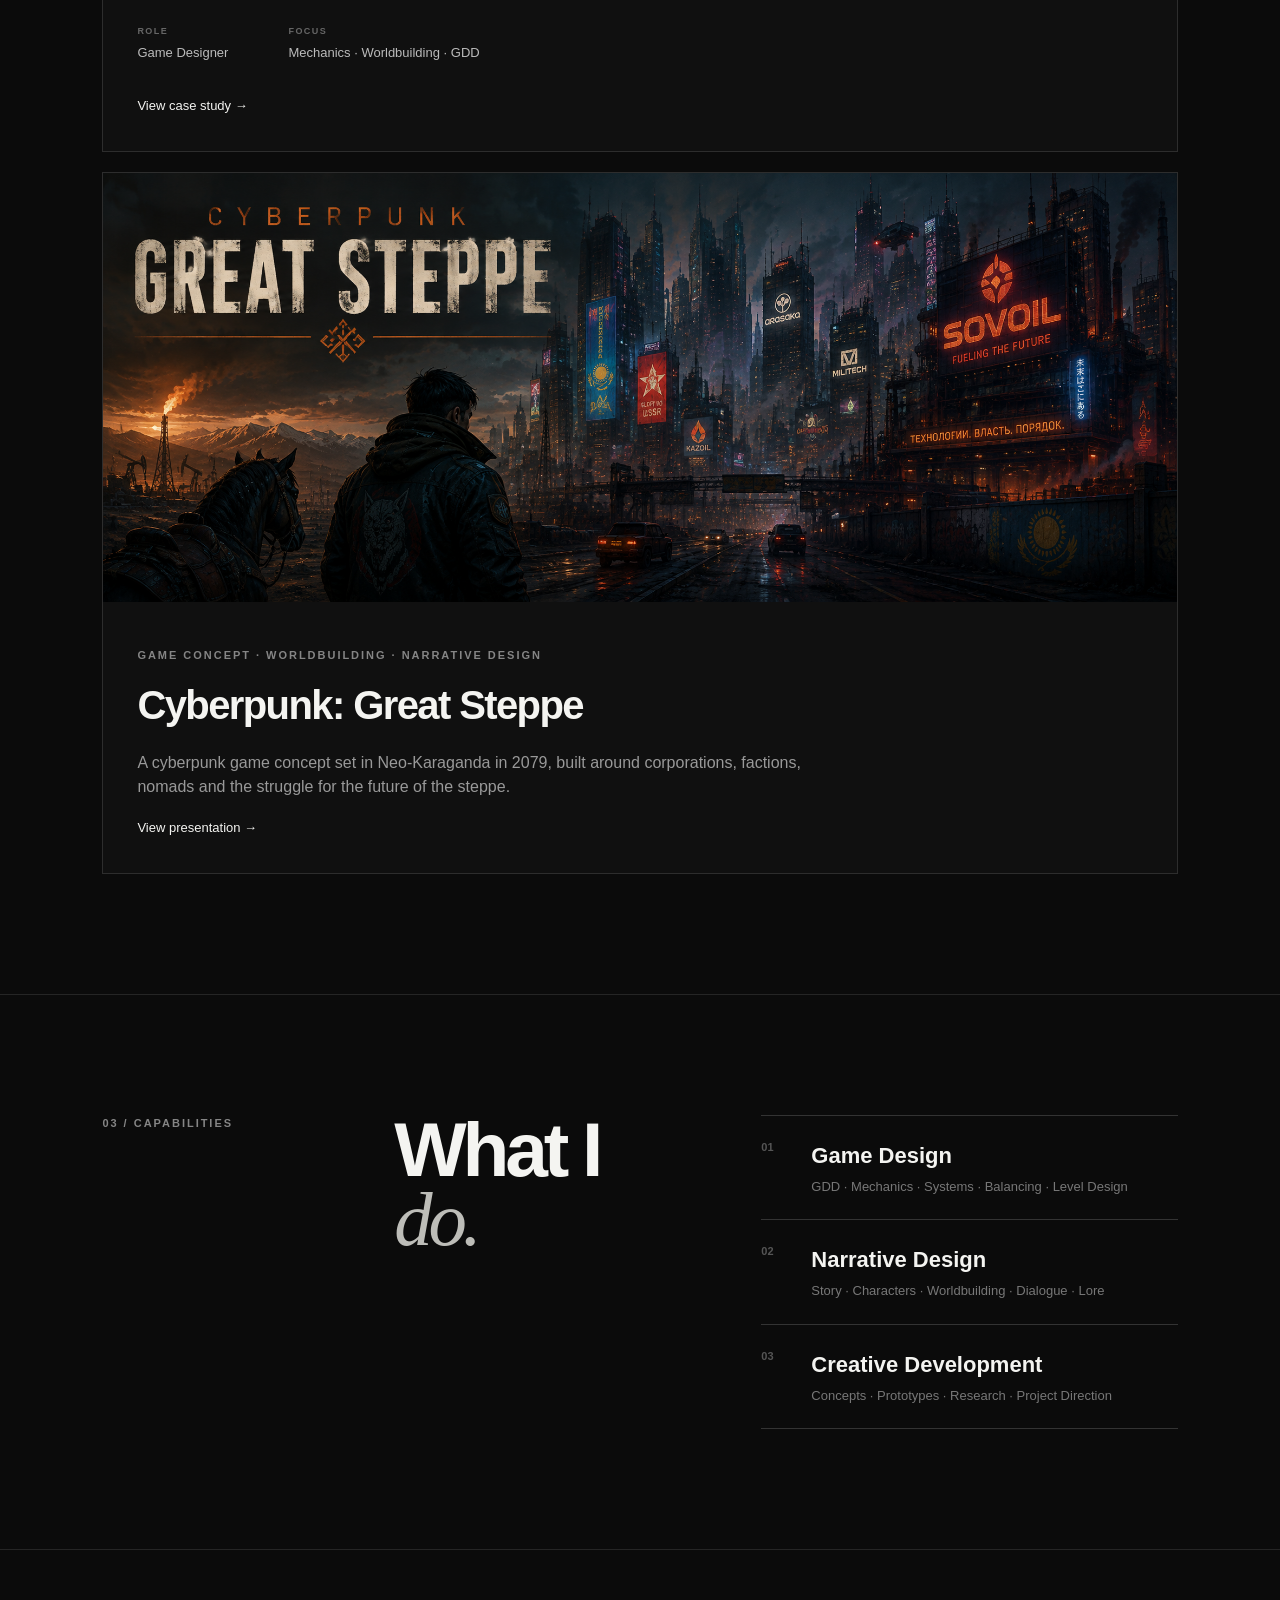
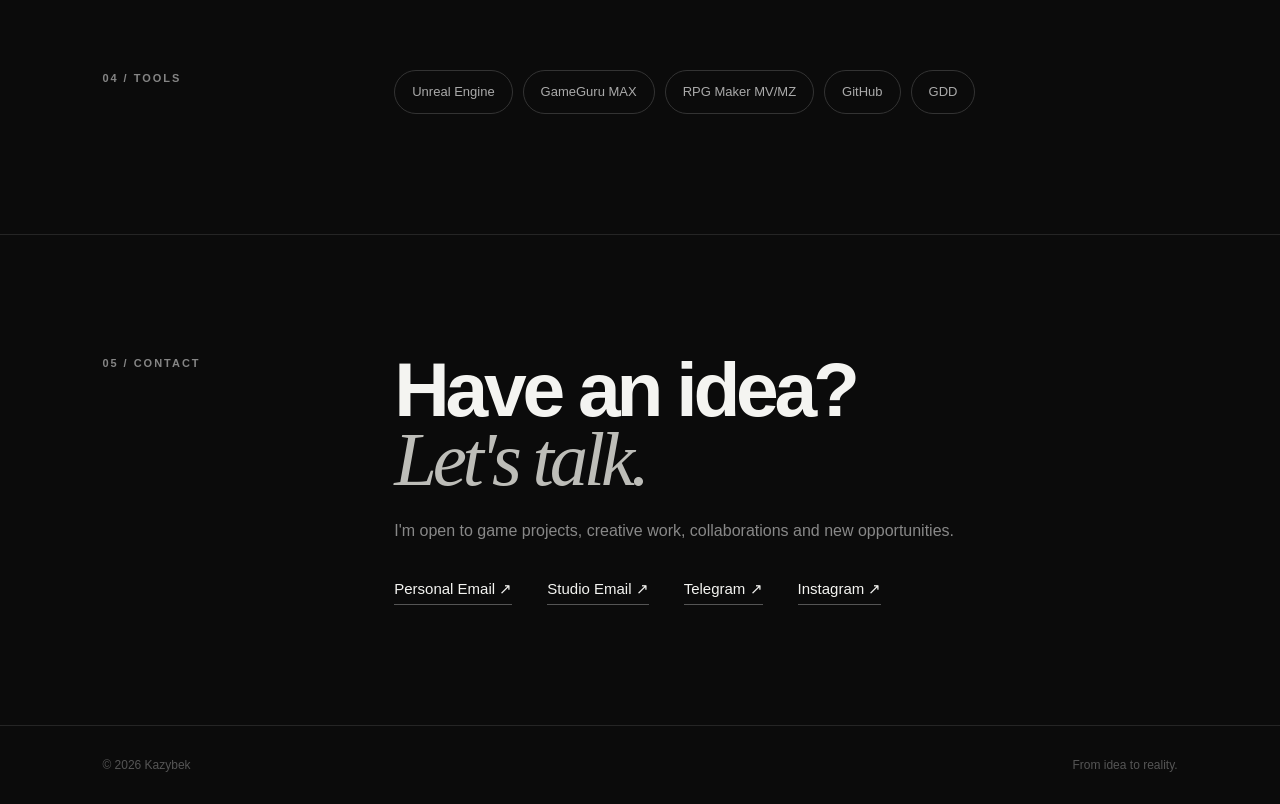
==== commit ce083fd9: "Add files via upload" ====
--- a/index.html
+++ b/index.html
@@ -87,6 +87,22 @@
     <p data-i18n="work_intro">A selection of my current game design projects.</p>
   </div>
 
+  <article class="case featured deborah-case">
+    <div class="case-visual steam-banner">
+      <img src="deborah/banner.png" alt="Deborah Adventures: Mr. Fear banner">
+    </div>
+    <div class="case-content">
+      <p class="tag">RELEASED PROJECT · ADVENTURE · RPG MAKER</p>
+      <h3>Deborah Adventures: Mr. Fear</h3>
+      <p data-i18n="deborah_desc">My first released game project: a single-player top-down adventure about treasure hunter Deborah Howard and a reconnaissance mission to the mysterious Island “L”.</p>
+      <div class="meta">
+        <div><b data-i18n="status">STATUS</b><span data-i18n="released">Released</span></div>
+        <div><b data-i18n="platform">PLATFORM</b><span>PC · itch.io</span></div>
+      </div>
+      <a class="case-link" href="deborah.html" data-i18n="view_presentation">View presentation →</a>
+    </div>
+  </article>
+
   <article class="case featured">
     <div class="case-visual steam-banner">
       <img src="lone-lands-banner.png" alt="Lone Lands banner">
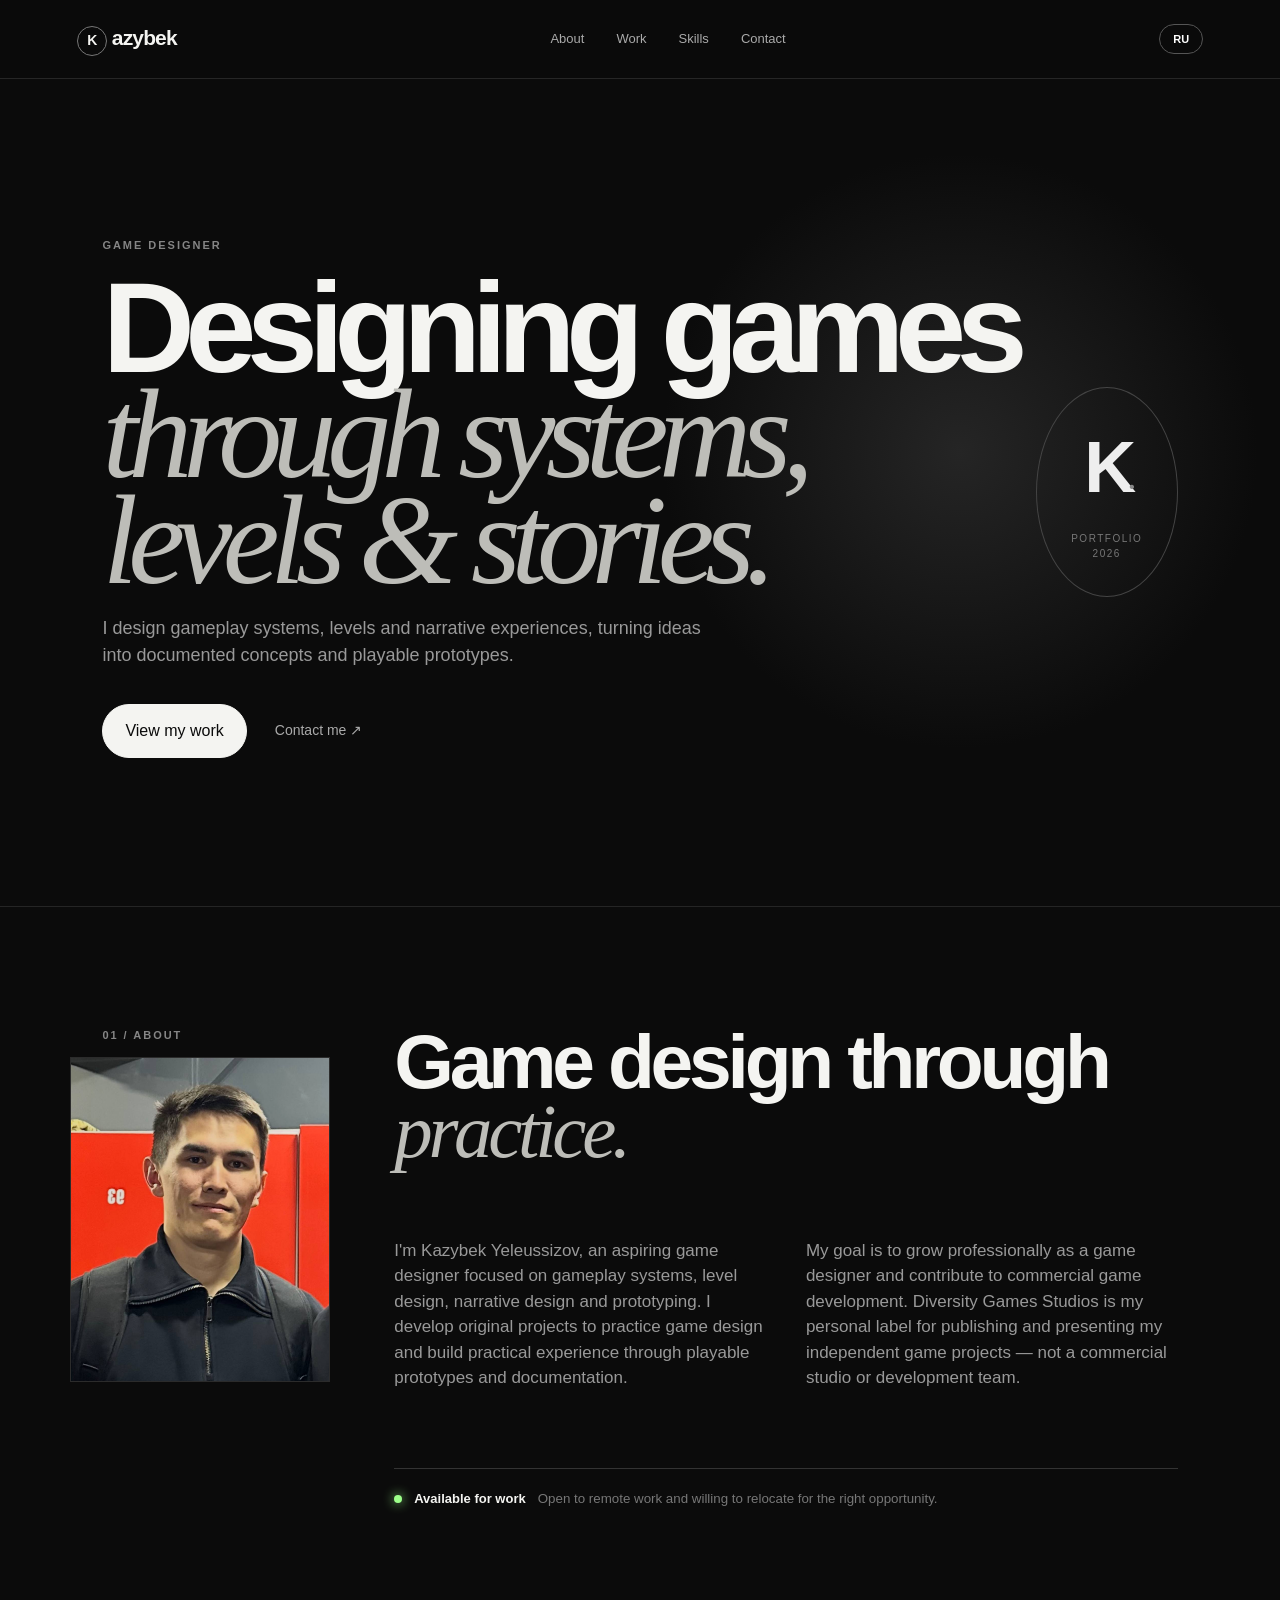
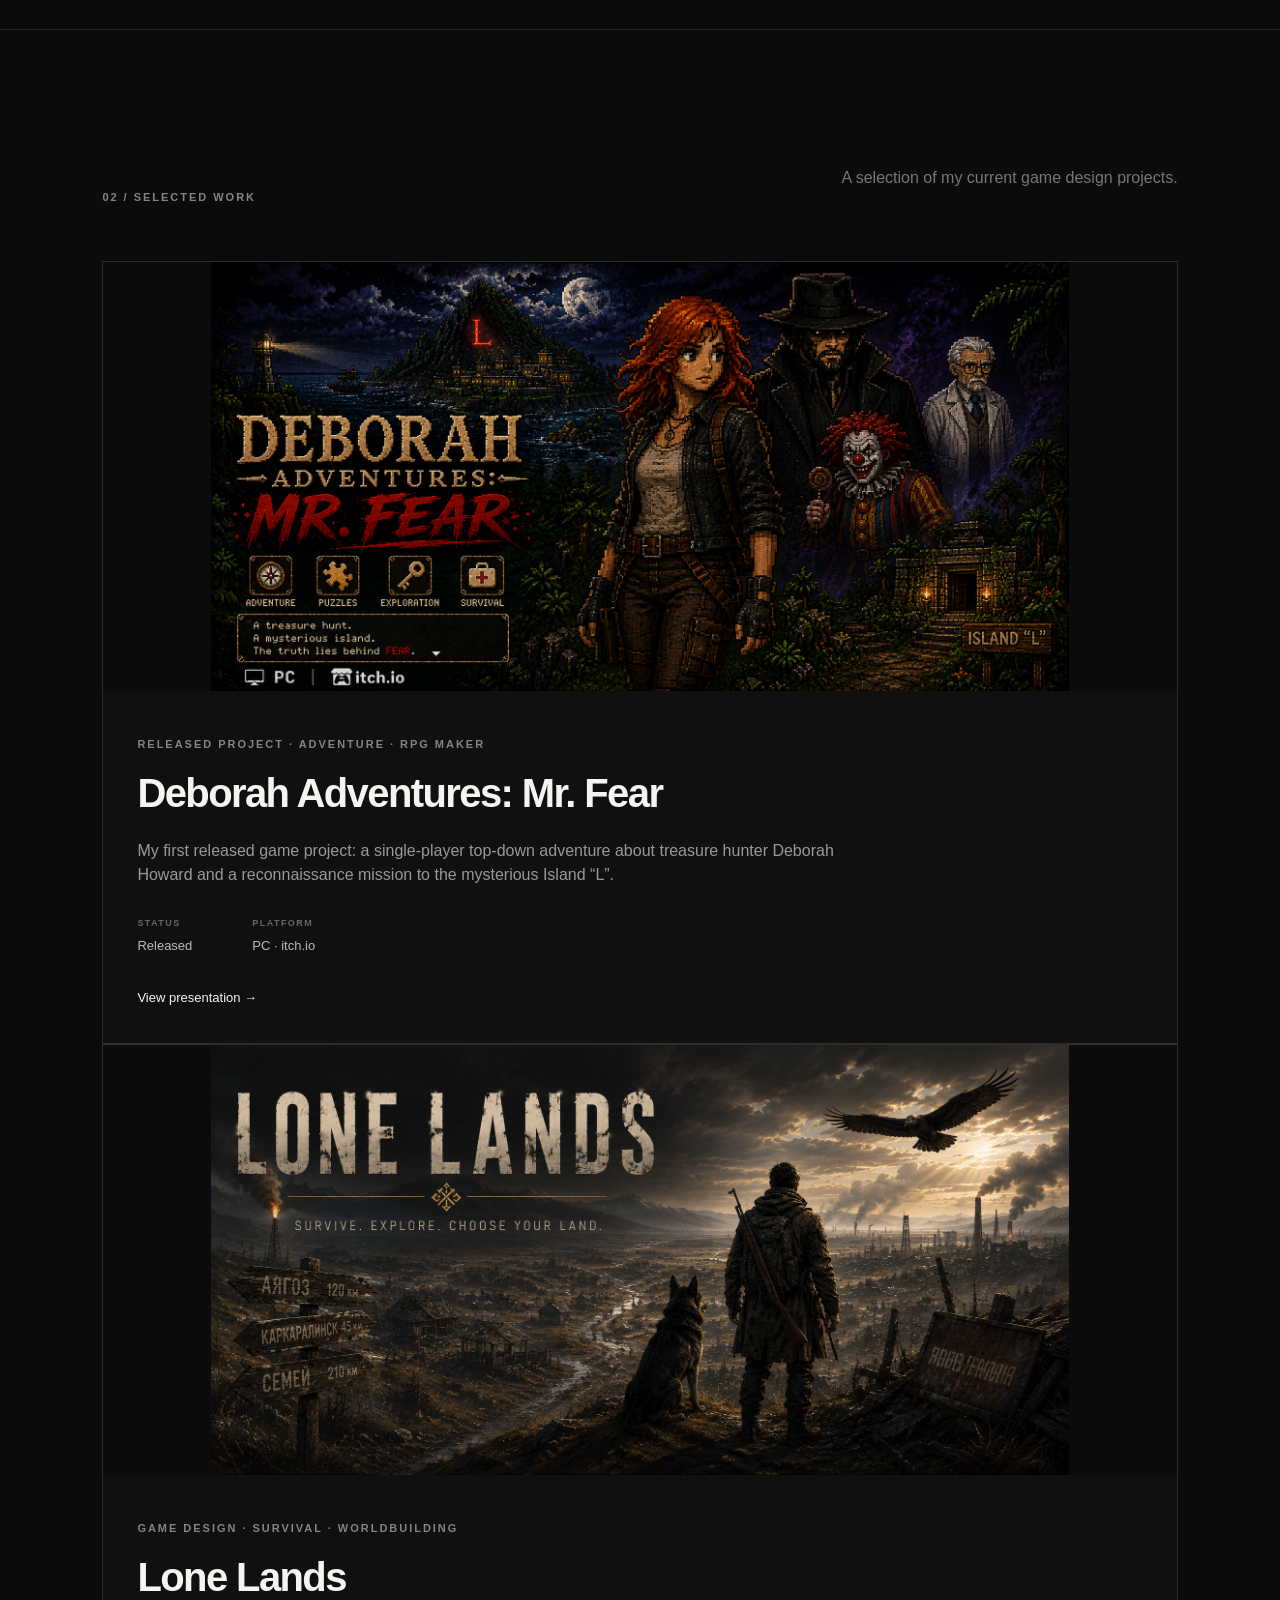
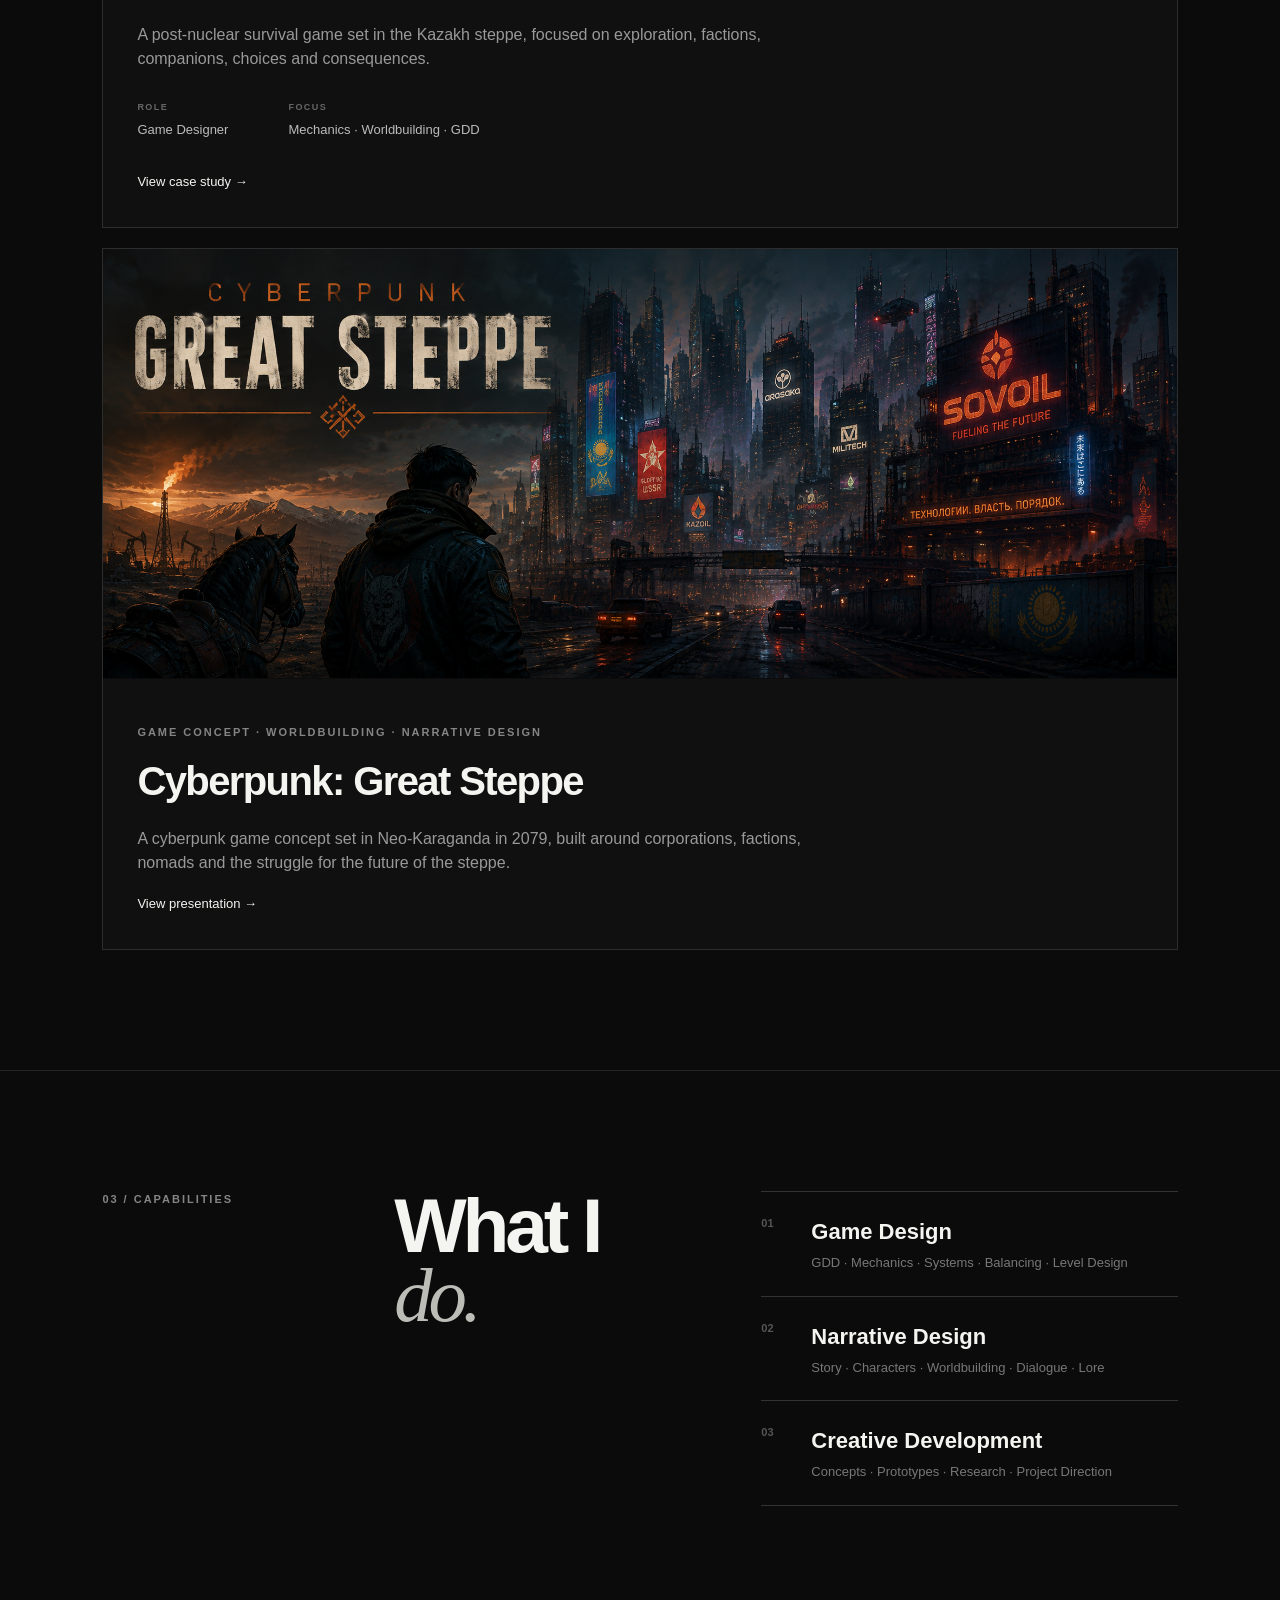
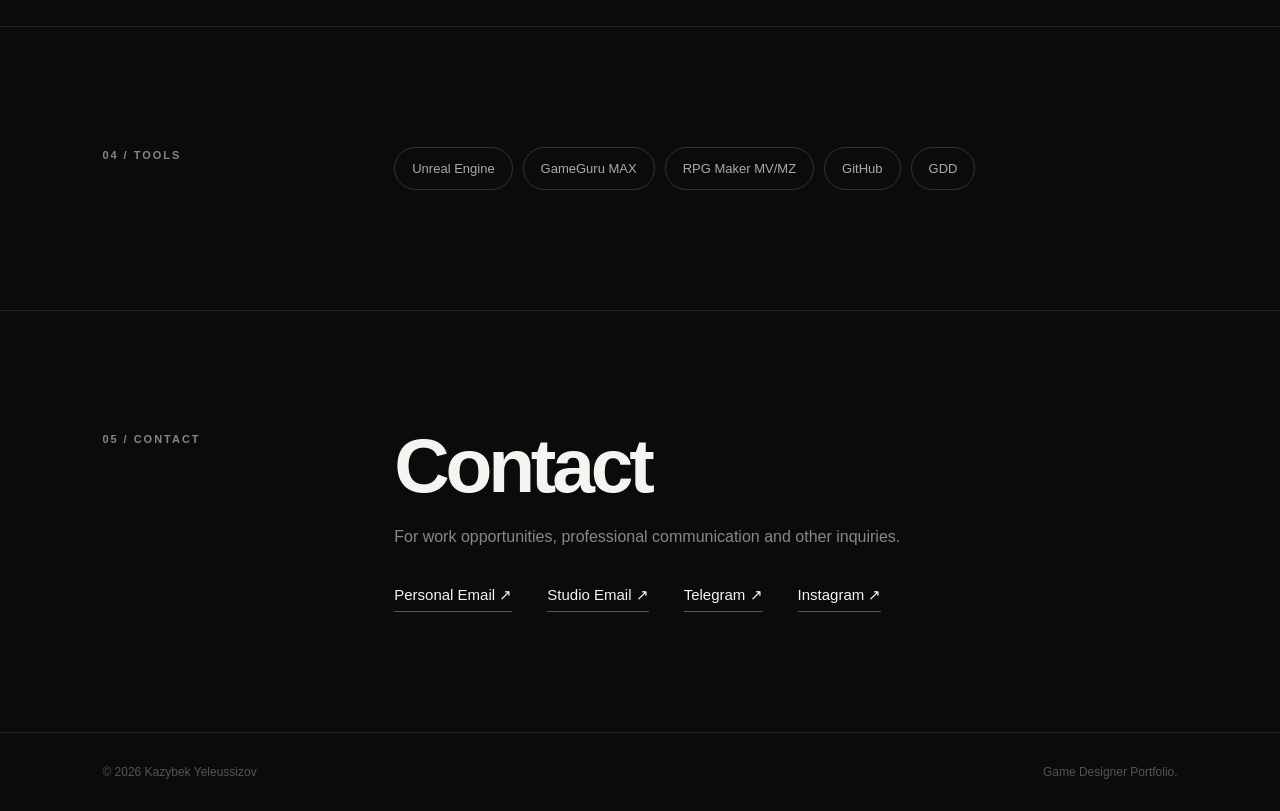
==== commit 81edb545: "Add files via upload" ====
--- a/index.html
+++ b/index.html
@@ -3,7 +3,7 @@
 <head>
 <meta charset="UTF-8">
 <meta name="viewport" content="width=device-width, initial-scale=1.0">
-<meta name="description" content="Kazybek — Game Designer & Creative Designer portfolio.">
+<meta name="description" content="Kazybek Yeleussizov — Game Designer portfolio.">
 <title>Kazybek — Portfolio</title>
 <link rel="stylesheet" href="style.css">
 
@@ -54,8 +54,8 @@
 <main>
 <section id="home" class="hero">
   <div class="hero-copy">
-    <p class="kicker">GAME DESIGNER / CREATIVE DESIGNER</p>
-    <h1>Designing ideas<br><em>into worlds.</em></h1>
+    <p class="kicker">GAME DESIGNER</p>
+    <h1>Designing games<br><em>through systems, levels & stories.</em></h1>
     <p class="hero-text" data-i18n="hero_text">I create game concepts, mechanics, stories, worlds and visual experiences — from the first idea to a clear playable vision.</p>
     <div class="hero-actions">
       <a class="btn light" href="#work" data-i18n="view_work">View my work</a>
@@ -71,12 +71,12 @@
 <section id="about" class="section about">
   <div class="section-label">01 / <span data-i18n="about_label">ABOUT</span></div>
   <div>
-    <h2 data-i18n="about_title">A designer who<br><em>builds worlds.</em></h2>
+    <h2 data-i18n="about_title">Game design through<br><em>practice.</em></h2>
     <div class="about-grid">
       <p data-i18n="about_p1">I'm Kazybek, a game and creative designer focused on turning ideas into structured concepts, mechanics and experiences.</p>
       <p data-i18n="about_p2">I work with game design, narrative design, worldbuilding and visual design. I also develop my own game projects and fictional universes.</p>
     </div>
-    <div class="availability"><span></span><strong data-i18n="available">Available for work</strong><small data-i18n="available_desc">Open to projects, collaborations and creative opportunities.</small></div>
+    <div class="availability"><span></span><strong data-i18n="available">Available for work</strong><small data-i18n="available_desc">Open to remote work and willing to relocate for the right opportunity.</small></div>
   </div>
 <div class="about-photo"><img src="kazybek-photo.jpg" alt="Kazybek — Game Designer"></div></section>
 
@@ -89,7 +89,7 @@
 
   <article class="case featured deborah-case">
     <div class="case-visual steam-banner">
-      <img src="deborah/banner.png" alt="Deborah Adventures: Mr. Fear banner">
+      <img src="deborah-banner.png" alt="Deborah Adventures: Mr. Fear banner">
     </div>
     <div class="case-content">
       <p class="tag">RELEASED PROJECT · ADVENTURE · RPG MAKER</p>
@@ -154,8 +154,8 @@
 <section id="contact" class="section contact">
   <div class="section-label">05 / CONTACT</div>
   <div>
-    <h2 data-i18n="contact_title">Have an idea?<br><em>Let's talk.</em></h2>
-    <p data-i18n="contact_text">I'm open to game projects, creative work, collaborations and new opportunities.</p>
+    <h2 data-i18n="contact_title">Contact</h2>
+    <p data-i18n="contact_text">For work opportunities, professional communication and other inquiries.</p>
     <div class="contact-links">
       <a href="mailto:kazybeke02@gmail.com"><span data-i18n="personal_email">Personal Email</span> ↗</a>
       <a href="mailto:diversitygamesstudios@gmail.com"><span data-i18n="studio_email">Studio Email</span> ↗</a>
@@ -166,7 +166,7 @@
 </section>
 </main>
 
-<footer><span>© 2026 Kazybek</span><span data-i18n="footer">From idea to reality.</span></footer>
+<footer><span>© 2026 Kazybek Yeleussizov</span><span data-i18n="footer">Game Designer Portfolio.</span></footer>
 <script src="script.js"></script>
 
 <script>
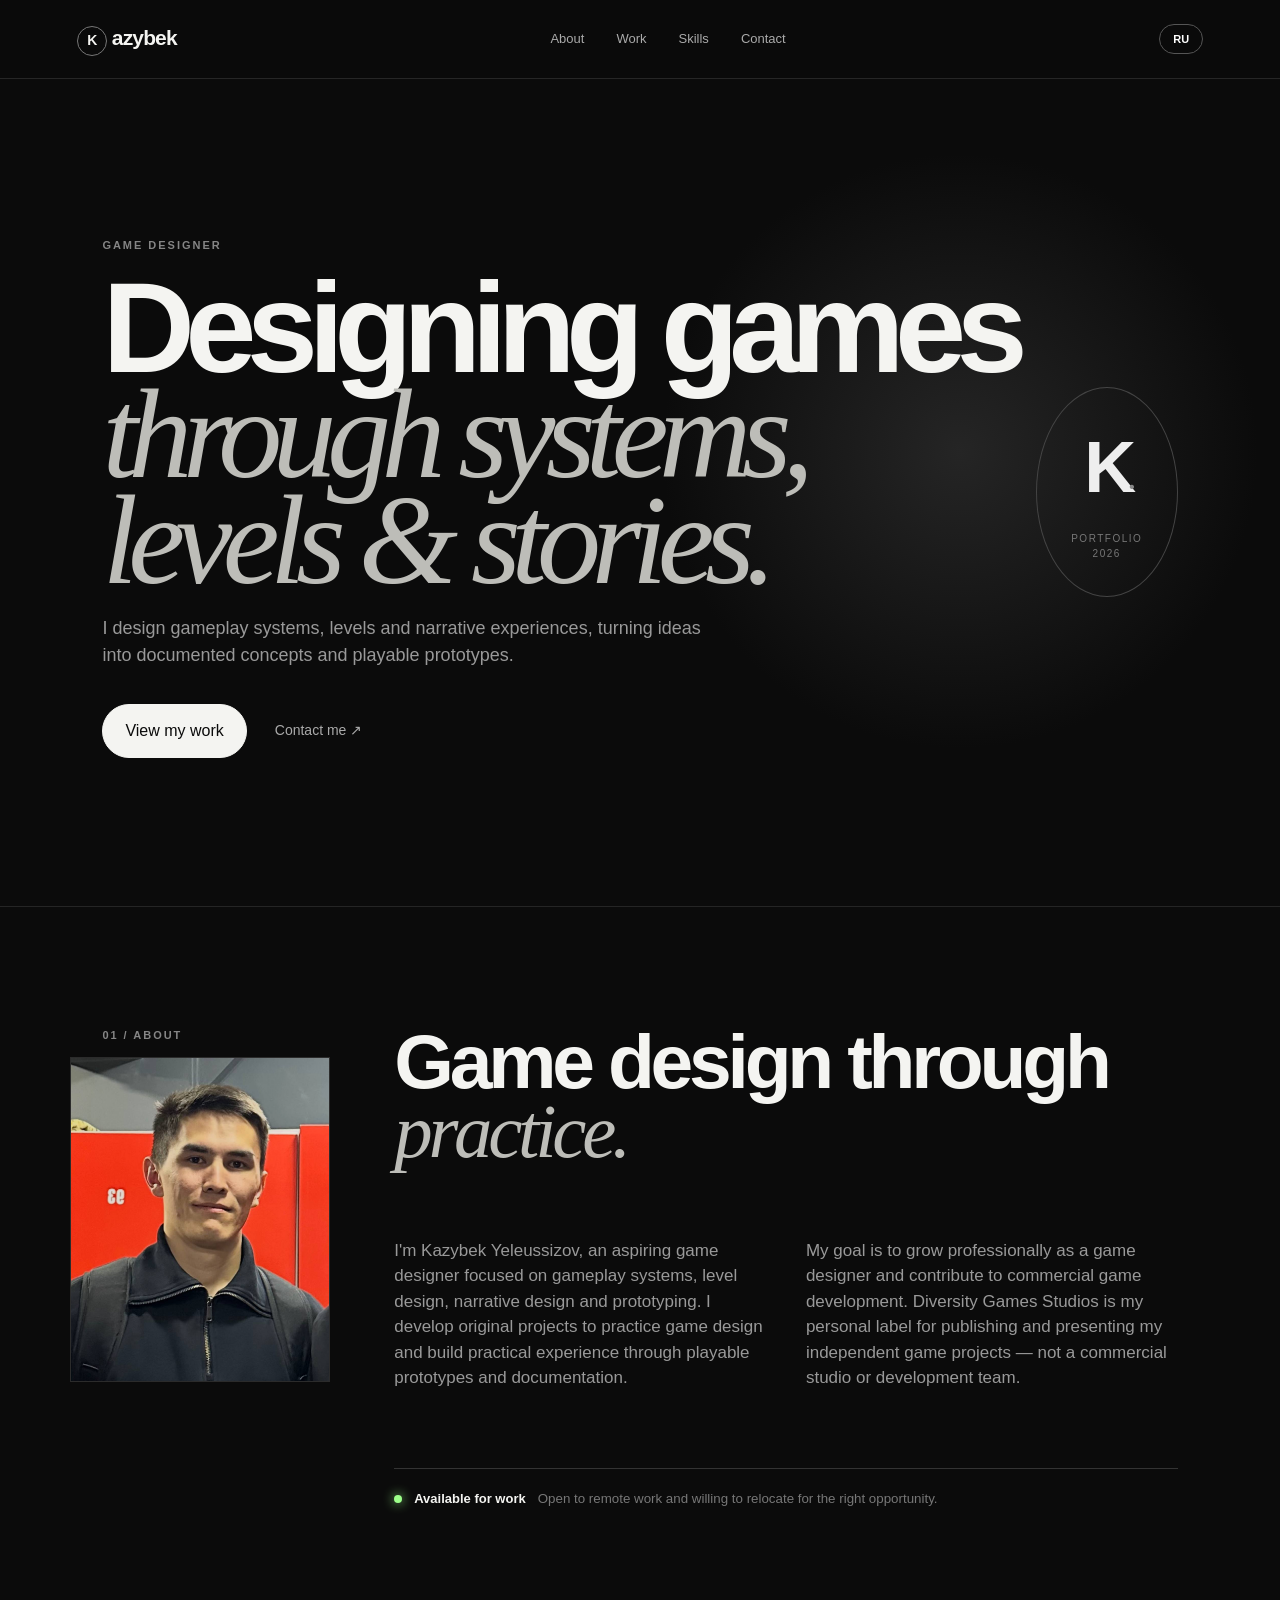
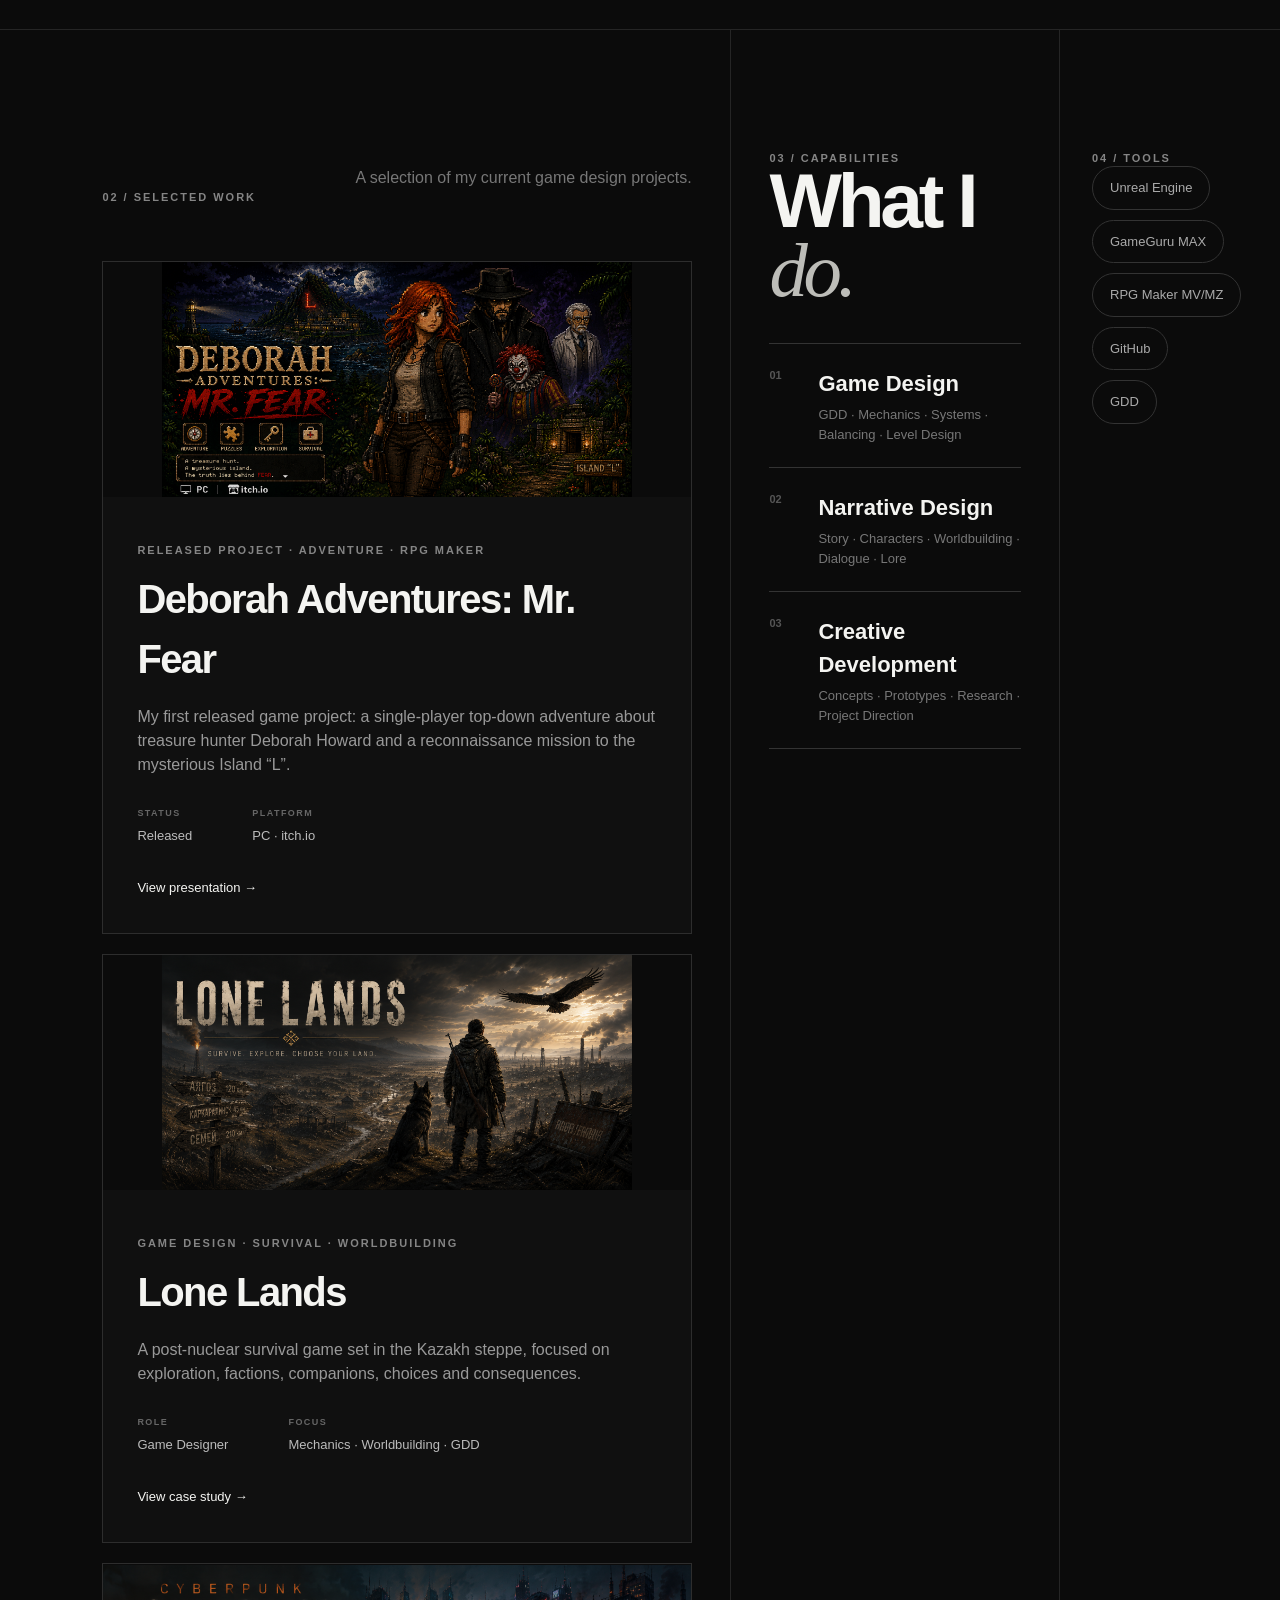
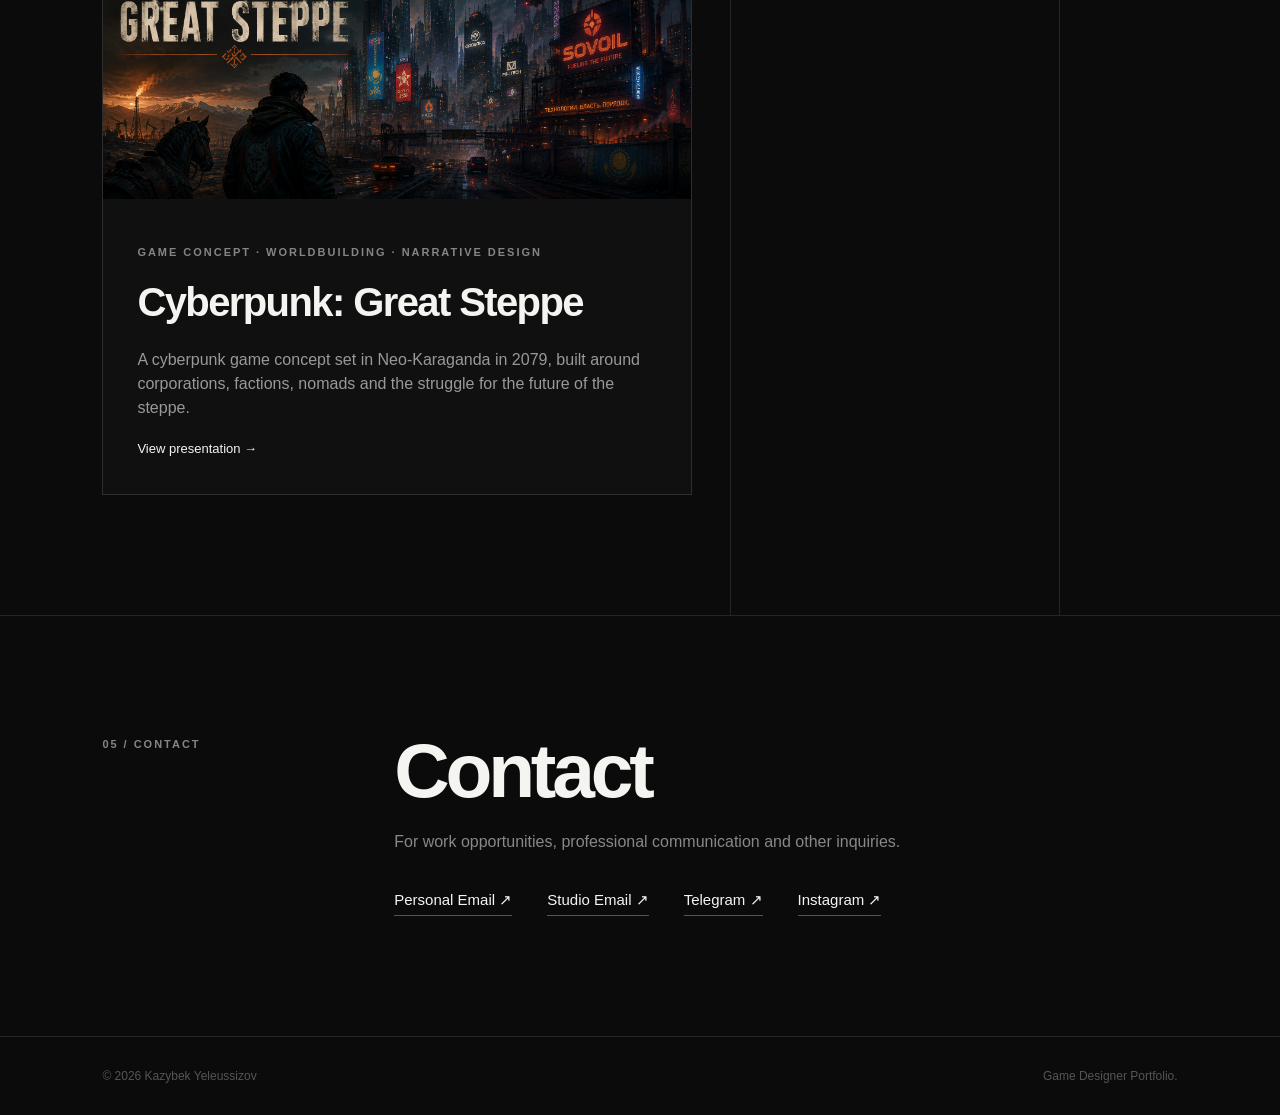
==== commit 154c9666: "Add files via upload" ====
--- a/index.html
+++ b/index.html
@@ -35,6 +35,100 @@
   user-drag:none;
   -webkit-touch-callout:none;
   user-select:none;
+}
+</style>
+
+
+
+
+
+<style>
+/* Projects / Skills / Tools three-column layout */
+.portfolio-split{
+  display:grid;
+  grid-template-columns:minmax(0,3fr) minmax(280px,1.35fr) minmax(220px,.9fr);
+  gap:0;
+  border-bottom:1px solid #252525;
+}
+.portfolio-projects-column,
+.portfolio-skills-column{
+  min-width:0;
+  border-right:1px solid #252525;
+}
+.portfolio-tools-column{
+  min-width:0;
+}
+.portfolio-split #work,
+.portfolio-split #skills,
+.portfolio-split .tools{
+  border-bottom:0;
+  min-height:100%;
+}
+.portfolio-split #work{padding-right:3vw}
+.portfolio-split #skills{
+  display:block;
+  padding-left:3vw;
+  padding-right:3vw;
+}
+.portfolio-split #skills .skills-layout{display:block}
+.portfolio-split #skills .skills-layout > h2{margin-bottom:38px}
+.portfolio-split #skills .skill-list{width:100%}
+.portfolio-split #skills .skill-list > div{grid-template-columns:34px 1fr}
+.portfolio-split .tools{
+  display:block;
+  padding-left:2.5vw;
+  padding-right:2.5vw;
+}
+.portfolio-split .tools .tool-row{
+  display:flex;
+  flex-direction:column;
+  align-items:flex-start;
+}
+.portfolio-split .case{margin-bottom:20px}
+.portfolio-split .case:last-child{margin-bottom:0}
+
+.portfolio-skills-column #skills,
+.portfolio-tools-column .tools{
+  position:sticky;
+  top:72px;
+  align-self:start;
+}
+
+@media(max-width:1200px){
+  .portfolio-split{
+    grid-template-columns:minmax(0,2fr) minmax(280px,1fr);
+  }
+  .portfolio-tools-column{
+    grid-column:2;
+    border-top:1px solid #252525;
+  }
+  .portfolio-projects-column{grid-row:1 / span 2}
+  .portfolio-skills-column{border-right:0}
+}
+
+@media(max-width:850px){
+  .portfolio-split{grid-template-columns:1fr}
+  .portfolio-projects-column,
+  .portfolio-skills-column{
+    border-right:0;
+    border-bottom:1px solid #252525;
+  }
+  .portfolio-projects-column{grid-row:auto}
+  .portfolio-tools-column{grid-column:auto}
+  .portfolio-split #work,
+  .portfolio-split #skills,
+  .portfolio-split .tools{
+    padding-left:6vw;
+    padding-right:6vw;
+  }
+  .portfolio-skills-column #skills,
+  .portfolio-tools-column .tools{
+    position:static;
+  }
+  .portfolio-split .tools .tool-row{
+    flex-direction:row;
+    flex-wrap:wrap;
+  }
 }
 </style>
 
@@ -81,6 +175,8 @@
 <div class="about-photo"><img src="kazybek-photo.jpg" alt="Kazybek — Game Designer"></div></section>
 
 
+<div class="portfolio-split">
+  <div class="portfolio-projects-column">
 <section id="work" class="section work">
   <div class="section-top">
     <div class="section-label">02 / <span data-i18n="work_label">SELECTED WORK</span></div>
@@ -131,8 +227,9 @@
     </div>
   </article>
 </section>
-
-
+  </div>
+
+  <div class="portfolio-skills-column">
 <section id="skills" class="section skills-section">
   <div class="section-label">03 / <span data-i18n="skills_label">CAPABILITIES</span></div>
   <div class="skills-layout">
@@ -145,11 +242,24 @@
     </div>
   </div>
 </section>
-
+  </div>
+
+  <div class="portfolio-tools-column">
 <section class="section tools">
   <div class="section-label">04 / <span data-i18n="tools_label">TOOLS</span></div>
   <div class="tool-row"><span>Unreal Engine</span><span>GameGuru MAX</span><span>RPG Maker MV/MZ</span><span>GitHub</span><span>GDD</span></div>
 </section>
+  </div>
+</div>
+
+
+
+
+
+
+
+
+
 
 <section id="contact" class="section contact">
   <div class="section-label">05 / CONTACT</div>
